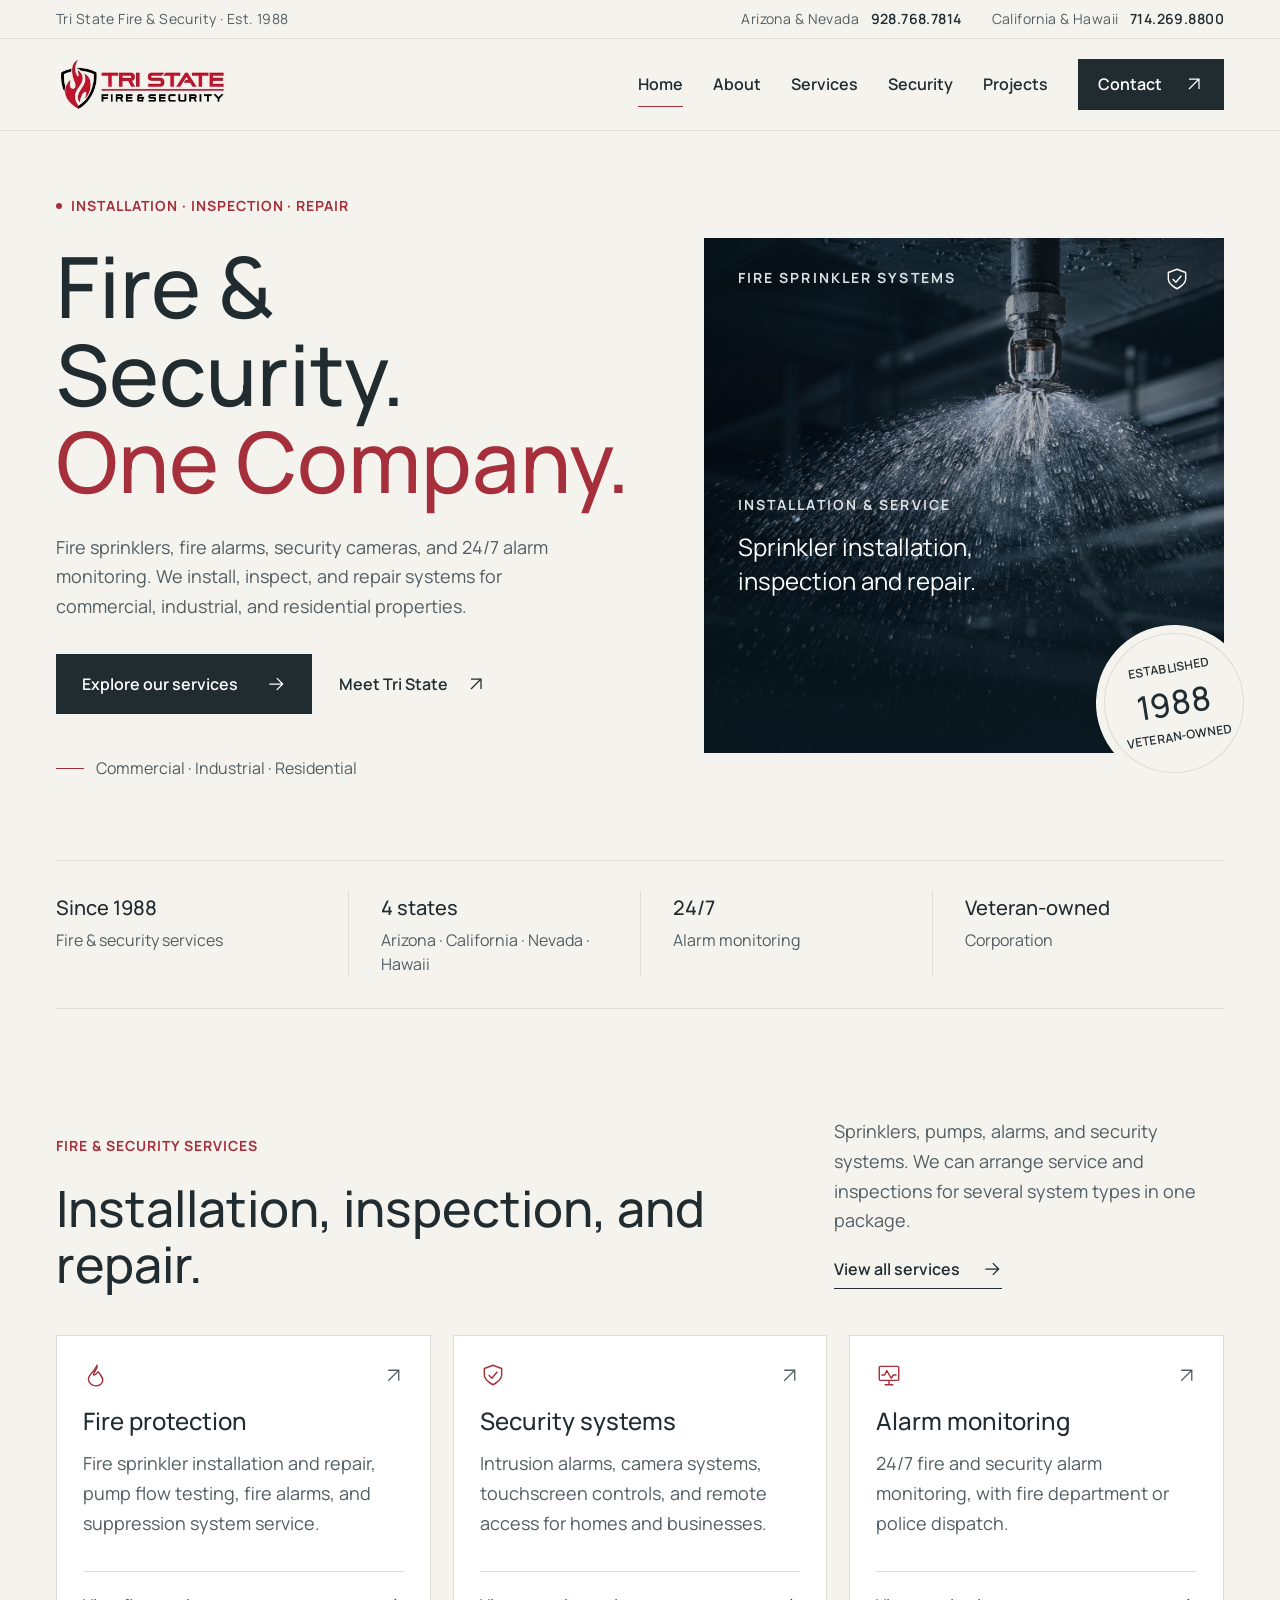
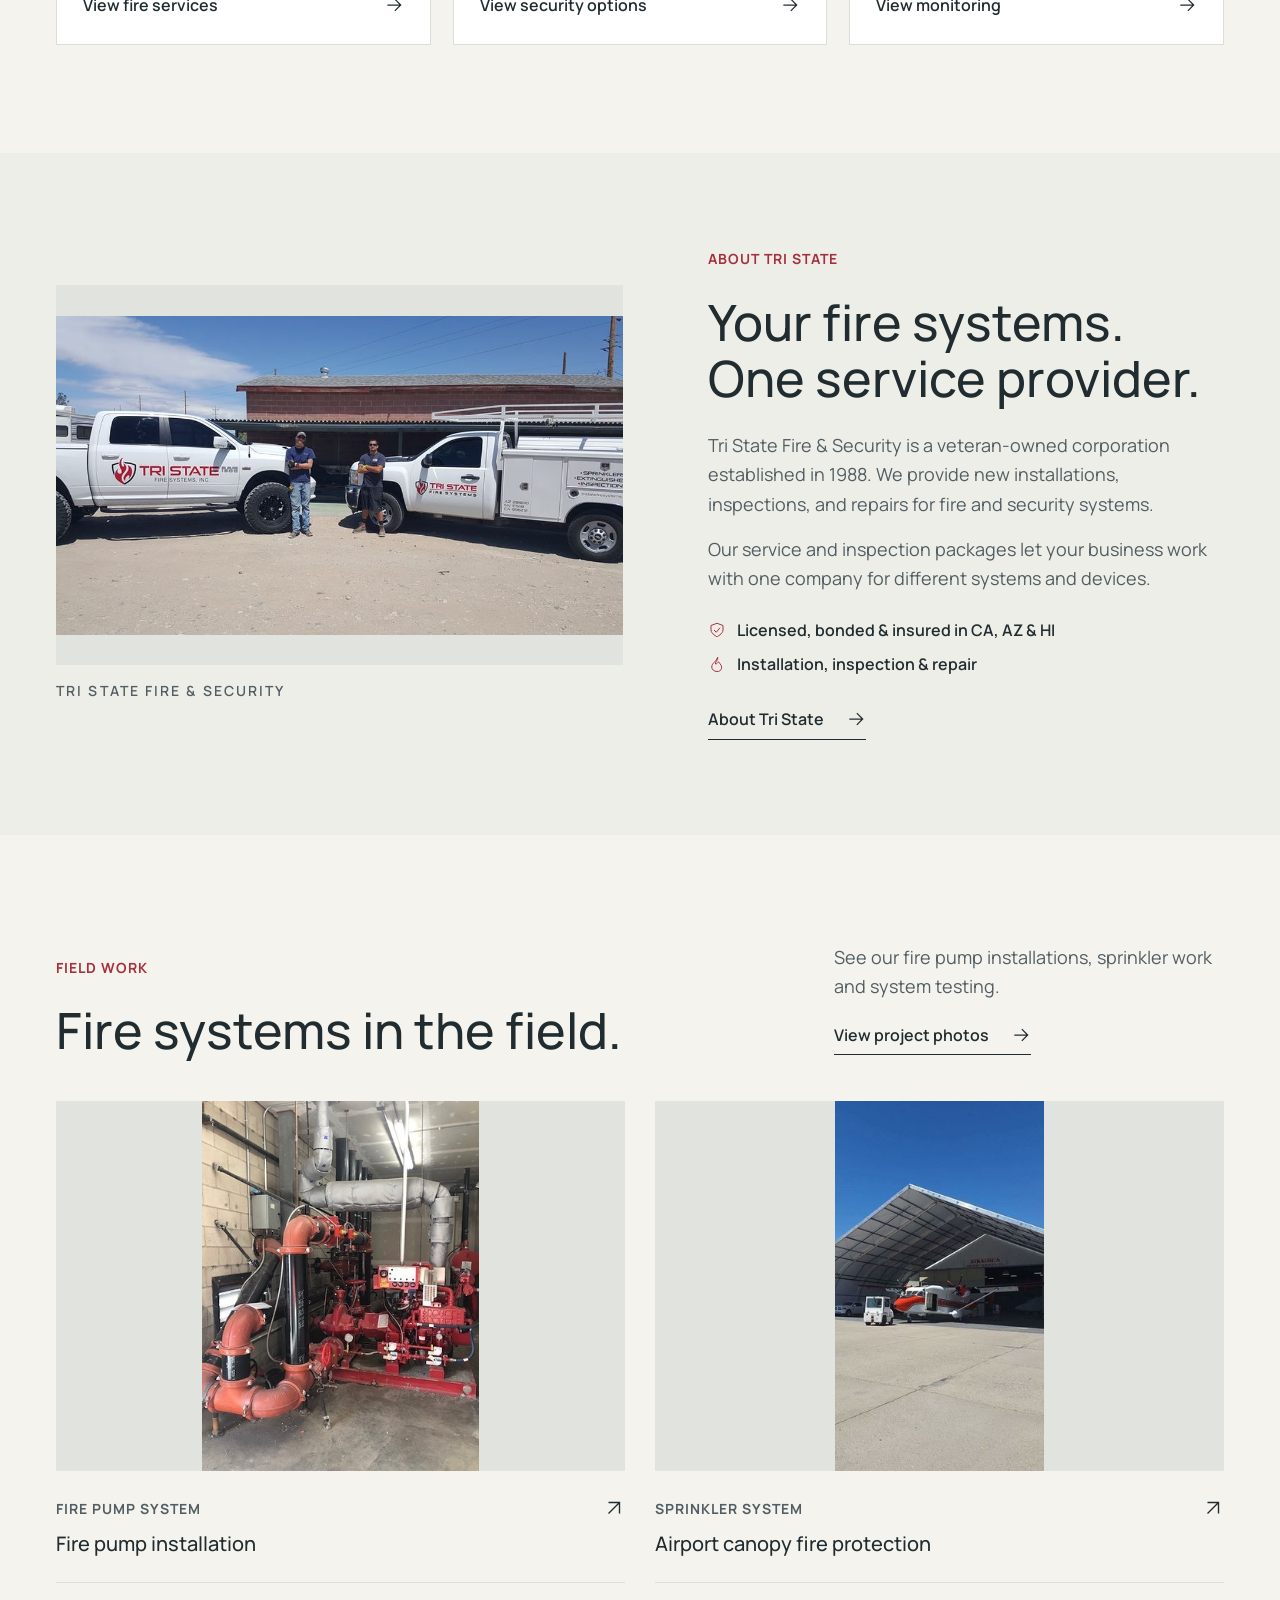
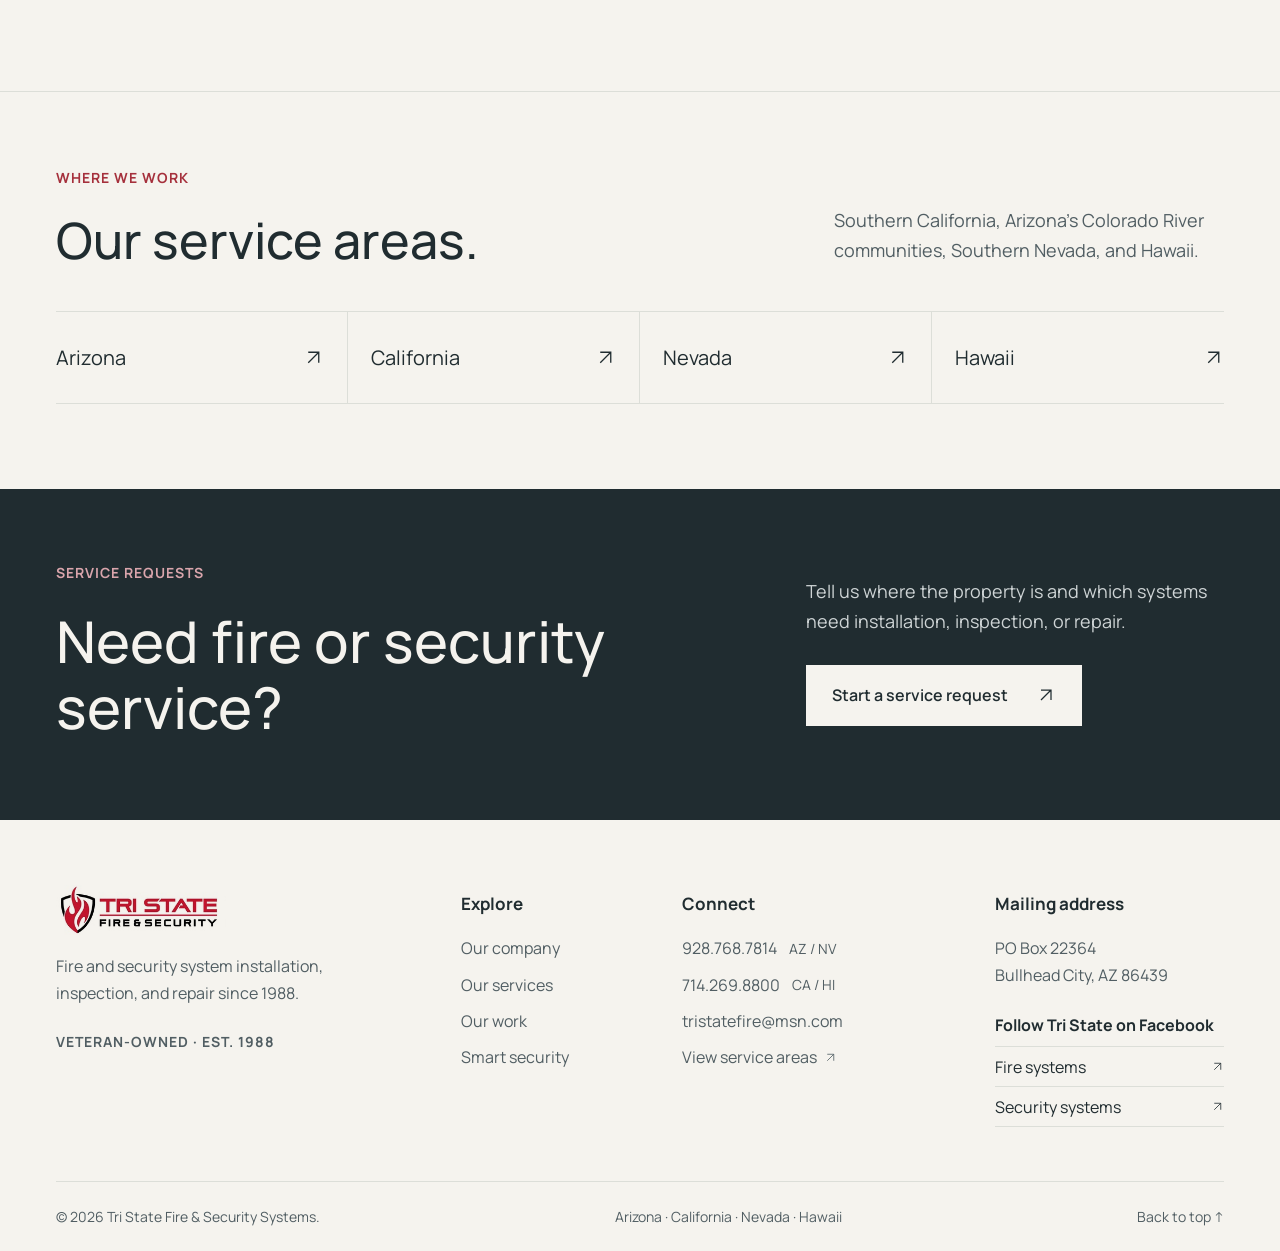
==== index.html @ aa1368dc "Publish Tri State client preview" ====
<!doctype html>
<html lang="en">
  <head>
    <meta charset="UTF-8" />
    <meta name="viewport" content="width=device-width, initial-scale=1.0" />
    <meta name="theme-color" content="#f5f3ee" />
    <title>Fire &amp; Security System Services | Tri State Fire &amp; Security</title>
    <meta
      name="description"
      content="Fire protection, security systems, and 24/7 alarm monitoring from Tri State. Serving homes and businesses since 1988."
    />
    <link
      rel="icon"
      type="image/jpeg"
      href="/images/enhanced/tristate_icon-606w.jpg"
    />
    <link rel="preconnect" href="https://fonts.googleapis.com" />
    <link rel="preconnect" href="https://fonts.gstatic.com" crossorigin />
    <link
      href="https://fonts.googleapis.com/css2?family=Manrope:wght@400;500;600;700;800&display=swap"
      rel="stylesheet"
    />
    <link rel="stylesheet" href="/css/styles.css?v=services-fix-1" />
    <script src="/app.js?v=mobile-call-1" defer></script>
  </head>
  <body id="top">
    <a class="skip-link" href="#main">Skip to content</a>
    <div class="utility-bar">
      <div class="container utility-inner">
        <span>Tri State Fire &amp; Security · Est. 1988</span
        ><a href="tel:+19287687814"
          >Arizona & Nevada <span>928.768.7814</span></a
        ><a href="tel:+17142698800"
          >California & Hawaii <span>714.269.8800</span></a
        >
      </div>
    </div>
    <header class="site-header">
      <div class="container nav-inner">
        <a class="brand" href="/" aria-label="Tri State Fire and Security home"
          ><picture
            >
            <img
              src="/images/enhanced/tristate_logo-1125w.jpg"
              alt="Tri State Fire & Security"
              width="1125"
              height="460"
              decoding="async"
              srcset="
                /images/enhanced/tristate_logo-320w.jpg   320w,
                /images/enhanced/tristate_logo-640w.jpg   640w,
                /images/enhanced/tristate_logo-1125w.jpg 1125w
              "
              sizes="(max-width: 700px) 175px, 177px" /></picture></a
        ><button
          class="menu-toggle"
          aria-controls="site-nav"
          aria-expanded="false"
          aria-label="Open navigation"
        >
          <span></span><span></span>
        </button>
        <nav id="site-nav" aria-label="Main navigation">
          <a href="/" aria-current="page">Home</a><a href="/about.html">About</a
          ><a href="/services.html">Services</a
          ><a href="/brochure.html">Security</a
          ><a href="/projects.html">Projects</a
          ><a href="/locations.html" class="button button-small"
            >Contact
            <svg viewBox="0 0 24 24" fill="none" aria-hidden="true">
              <path
                d="M6 18 18 6M6 6h12v12"
                stroke="currentColor"
                stroke-width="1.5"
              /></svg
          ></a>
        </nav>
      </div>
    </header>
    <main id="main">
      <section class="hero container">
        <div class="hero-copy">
          <p class="eyebrow">
            <span class="status-dot"></span> INSTALLATION · INSPECTION · REPAIR
          </p>
          <h1>Fire &amp; Security.<br /><span>One Company.</span></h1>
          <p class="hero-description">
            Fire sprinklers, fire alarms, security cameras, and 24/7 alarm monitoring. We install, inspect, and repair systems for commercial, industrial, and residential properties.
          </p>
          <div class="hero-actions">
            <a href="/services.html" class="button"
              >Explore our services
              <svg viewBox="0 0 24 24" fill="none" aria-hidden="true">
                <path
                  d="M4 12h15M13 5l7 7-7 7"
                  stroke="currentColor"
                  stroke-width="1.5"
                /></svg></a
            ><a href="/about.html" class="quiet-link"
              >Meet Tri State
              <svg viewBox="0 0 24 24" fill="none" aria-hidden="true">
                <path
                  d="M6 18 18 6M6 6h12v12"
                  stroke="currentColor"
                  stroke-width="1.5"
                /></svg
            ></a>
          </div>
          <div class="hero-note">
            <span class="note-line"></span>Commercial · Industrial · Residential
          </div>
        </div>
        <div class="hero-visual">
          <picture
            >
            <img
              src="/images/sprinkler-hero.jpg"
              alt="An active fire sprinkler releasing a protective spray of water"
              width="1254"
              height="1254"
              fetchpriority="high"
              decoding="async"
            /></picture>
          <div class="visual-top">
            <span class="small-label">FIRE SPRINKLER SYSTEMS</span
            ><svg
              viewBox="0 0 24 24"
              fill="none"
              stroke="currentColor"
              stroke-width="1.3"
              stroke-linejoin="round"
              aria-hidden="true"
            >
              <path d="m12 3 8 3v6c0 5-8 9-8 9s-8-4-8-9V6l8-3Z" />
              <path d="m8 12 3 3 5-6" />
            </svg>
          </div>
          <div class="visual-bottom">
            <span class="small-label">INSTALLATION &amp; SERVICE</span>
            <p>Sprinkler installation,<br />inspection and repair.</p>
          </div>
          <div class="experience-stamp">
            <span>ESTABLISHED</span><strong>1988</strong
            ><span>VETERAN-OWNED</span>
          </div>
        </div>
      </section>
      <section class="trust-strip container" aria-label="Company at a glance">
        <div>
          <strong>Since 1988</strong><span>Fire &amp; security services</span>
        </div>
        <div>
          <strong>4 states</strong><span>Arizona · California · Nevada · Hawaii</span>
        </div>
        <div><strong>24/7</strong><span>Alarm monitoring</span></div>
        <div>
          <strong>Veteran-owned</strong><span>Corporation</span>
        </div>
      </section>
      <section class="section container" id="services">
        <div class="section-heading">
          <div>
            <p class="eyebrow">FIRE &amp; SECURITY SERVICES</p>
            <h2>Installation, inspection, and repair.</h2>
          </div>
          <div class="section-heading-aside">
            <p>
              Sprinklers, pumps, alarms, and security systems. We can arrange service and inspections for several system types in one package.
            </p>
            <a class="text-link" href="/services.html"
              >View all services
              <svg viewBox="0 0 24 24" fill="none" aria-hidden="true">
                <path
                  d="M4 12h15M13 5l7 7-7 7"
                  stroke="currentColor"
                  stroke-width="1.5"
                /></svg
            ></a>
          </div>
        </div>
        <div class="services-grid">
          <a class="service-card service-card--text" href="/services.html#fire-protection">
            <div class="card-content">
              <div class="card-top">
                <svg
                  viewBox="0 0 24 24"
                  fill="none"
                  stroke="currentColor"
                  stroke-width="1.3"
                  stroke-linejoin="round"
                  aria-hidden="true"
                >
                  <path
                    d="M13 3c1 5-4 5-3 9 2 0 3-2 4-3 3 4 5 6 4 9-1 3-3 4-6 4-4 0-7-3-7-6 0-5 5-6 8-13Z"
                  /></svg
                ><svg viewBox="0 0 24 24" fill="none" aria-hidden="true">
                  <path
                    d="M6 18 18 6M6 6h12v12"
                    stroke="currentColor"
                    stroke-width="1.5"
                  />
                </svg>
              </div>
              <h3>Fire protection</h3>
              <p>
                Fire sprinkler installation and repair, pump flow testing, fire alarms, and suppression system service.
              </p>
              <span class="text-link"
                >View fire services
                <svg viewBox="0 0 24 24" fill="none" aria-hidden="true">
                  <path
                    d="M4 12h15M13 5l7 7-7 7"
                    stroke="currentColor"
                    stroke-width="1.5"
                  /></svg
              ></span>
            </div>
          </a>
          <a class="service-card service-card--text" href="/brochure.html">
            <div class="card-content">
              <div class="card-top">
                <svg
                  viewBox="0 0 24 24"
                  fill="none"
                  stroke="currentColor"
                  stroke-width="1.3"
                  stroke-linejoin="round"
                  aria-hidden="true"
                >
                  <path d="m12 3 8 3v6c0 5-8 9-8 9s-8-4-8-9V6l8-3Z" />
                  <path d="m8 12 3 3 5-6" /></svg
                ><svg viewBox="0 0 24 24" fill="none" aria-hidden="true">
                  <path
                    d="M6 18 18 6M6 6h12v12"
                    stroke="currentColor"
                    stroke-width="1.5"
                  />
                </svg>
              </div>
              <h3>Security systems</h3>
              <p>
                Intrusion alarms, camera systems, touchscreen controls, and remote access for homes and businesses.
              </p>
              <span class="text-link"
                >View security options
                <svg viewBox="0 0 24 24" fill="none" aria-hidden="true">
                  <path
                    d="M4 12h15M13 5l7 7-7 7"
                    stroke="currentColor"
                    stroke-width="1.5"
                  /></svg
              ></span>
            </div>
          </a>
          <a class="service-card service-card--text" href="/services.html#security">
            <div class="card-content">
              <div class="card-top">
                <svg
                  viewBox="0 0 24 24"
                  fill="none"
                  stroke="currentColor"
                  stroke-width="1.3"
                  stroke-linejoin="round"
                  aria-hidden="true"
                >
                  <rect x="3" y="4" width="18" height="13" rx="1" />
                  <path d="M8 21h8m-4-4v4m-7-9h3l2-4 4 7 2-3h3" /></svg
                ><svg viewBox="0 0 24 24" fill="none" aria-hidden="true">
                  <path
                    d="M6 18 18 6M6 6h12v12"
                    stroke="currentColor"
                    stroke-width="1.5"
                  />
                </svg>
              </div>
              <h3>Alarm monitoring</h3>
              <p>
                24/7 fire and security alarm monitoring, with fire department or police dispatch.
              </p>
              <span class="text-link"
                >View monitoring
                <svg viewBox="0 0 24 24" fill="none" aria-hidden="true">
                  <path
                    d="M4 12h15M13 5l7 7-7 7"
                    stroke="currentColor"
                    stroke-width="1.5"
                  /></svg
              ></span>
            </div>
          </a>
        </div>
      </section>
      <section class="about-section">
        <div class="container about-layout">
          <div class="about-image">
            <picture
              >
              <img
                src="/images/enhanced/truck-1920w.jpg"
                alt="The Tri State team and service vehicles"
                width="1920"
                height="1080"
                loading="lazy"
                decoding="async"
                srcset="
                  /images/enhanced/truck-480w.jpg   480w,
                  /images/enhanced/truck-960w.jpg   960w,
                  /images/enhanced/truck-1920w.jpg 1920w
                "
                sizes="(max-width: 700px) calc(100vw - 40px), (max-width: 1100px) 48vw, 640px" /></picture
            ><span class="photo-caption"
              >TRI STATE FIRE &amp; SECURITY</span
            >
          </div>
          <div class="about-copy">
            <p class="eyebrow">ABOUT TRI STATE</p>
            <h2>Your fire systems.<br />One service provider.</h2>
            <p>
              Tri State Fire &amp; Security is a veteran-owned corporation established in 1988. We provide new installations, inspections, and repairs for fire and security systems.
            </p>
            <p>
              Our service and inspection packages let your business work with one company for different systems and devices.
            </p>
            <div class="credentials">
              <span
                ><svg
                  viewBox="0 0 24 24"
                  fill="none"
                  stroke="currentColor"
                  stroke-width="1.3"
                  stroke-linejoin="round"
                  aria-hidden="true"
                >
                  <path d="m12 3 8 3v6c0 5-8 9-8 9s-8-4-8-9V6l8-3Z" />
                  <path d="m8 12 3 3 5-6" />
                </svg>
                Licensed, bonded &amp; insured in CA, AZ &amp; HI</span
              ><span
                ><svg
                  viewBox="0 0 24 24"
                  fill="none"
                  stroke="currentColor"
                  stroke-width="1.3"
                  stroke-linejoin="round"
                  aria-hidden="true"
                >
                  <path
                    d="M13 3c1 5-4 5-3 9 2 0 3-2 4-3 3 4 5 6 4 9-1 3-3 4-6 4-4 0-7-3-7-6 0-5 5-6 8-13Z"
                  />
                </svg>
                Installation, inspection &amp; repair</span
              >
            </div>
            <a class="text-link" href="/about.html"
              >About Tri State
              <svg viewBox="0 0 24 24" fill="none" aria-hidden="true">
                <path
                  d="M4 12h15M13 5l7 7-7 7"
                  stroke="currentColor"
                  stroke-width="1.5"
                /></svg
            ></a>
          </div>
        </div>
      </section>
      <section class="section container">
        <div class="section-heading">
          <div>
            <p class="eyebrow">FIELD WORK</p>
            <h2>Fire systems in the field.</h2>
          </div>
          <div class="section-heading-aside">
            <p>
              See our fire pump installations, sprinkler work and system testing.
            </p>
            <a class="text-link" href="/projects.html"
              >View project photos
              <svg viewBox="0 0 24 24" fill="none" aria-hidden="true">
                <path
                  d="M4 12h15M13 5l7 7-7 7"
                  stroke="currentColor"
                  stroke-width="1.5"
                /></svg
            ></a>
          </div>
        </div>
        <div class="project-grid home-projects">
          <article class="project-card">
            <a
              class="project-image"
              href="/projects.html#fire-pump-installation"
              aria-label="View project: Fire pump installation"
              ><picture
                >
                <img
                  src="/images/enhanced/Walmart_Pump_Install_AZ-1440w.jpg"
                  alt="Fire pump installation"
                  loading="lazy"
                  width="1440"
                  height="1920"
                  decoding="async"
                  srcset="
                    /images/enhanced/Walmart_Pump_Install_AZ-360w.jpg   360w,
                    /images/enhanced/Walmart_Pump_Install_AZ-720w.jpg   720w,
                    /images/enhanced/Walmart_Pump_Install_AZ-1440w.jpg 1440w
                  "
                  sizes="(max-width: 700px) min(calc(100vw - 40px), 236.25px), (max-width: 850px) min(46vw, 225.00px), min(605px, 277.50px)" /></picture
            ></a>
            <a class="project-caption" href="/projects.html#fire-pump-installation">
              <div>
                <span class="small-label">FIRE PUMP SYSTEM</span>
                <h3>Fire pump installation</h3>
              </div>
              <svg viewBox="0 0 24 24" fill="none" aria-hidden="true">
                <path
                  d="M6 18 18 6M6 6h12v12"
                  stroke="currentColor"
                  stroke-width="1.5"
                />
              </svg>
            </a>
          </article>
          <article class="project-card">
            <a
              class="project-image"
              href="/projects.html#airport-canopy"
              aria-label="View project: Airport canopy fire protection"
              ><picture
                >
                <img
                  src="/images/enhanced/airport_hanger_canopy-1085w.jpg"
                  alt="Airport canopy fire protection"
                  loading="lazy"
                  width="1085"
                  height="1920"
                  decoding="async"
                  srcset="
                    /images/enhanced/airport_hanger_canopy-271w.jpg   271w,
                    /images/enhanced/airport_hanger_canopy-543w.jpg   543w,
                    /images/enhanced/airport_hanger_canopy-1085w.jpg 1085w
                  "
                  sizes="(max-width: 700px) min(calc(100vw - 40px), 178.03px), (max-width: 850px) min(46vw, 169.55px), min(605px, 209.11px)" /></picture
            ></a>
            <a class="project-caption" href="/projects.html#airport-canopy">
              <div>
                <span class="small-label">SPRINKLER SYSTEM</span>
                <h3>Airport canopy fire protection</h3>
              </div>
              <svg viewBox="0 0 24 24" fill="none" aria-hidden="true">
                <path
                  d="M6 18 18 6M6 6h12v12"
                  stroke="currentColor"
                  stroke-width="1.5"
                />
              </svg>
            </a>
          </article>
        </div>
      </section>
      <section class="coverage-section">
        <div class="container">
          <div class="section-heading">
            <div>
              <p class="eyebrow">WHERE WE WORK</p>
              <h2>Our service areas.</h2>
            </div>
            <div class="section-heading-aside">
              <p>Southern California, Arizona’s Colorado River communities, Southern Nevada, and Hawaii.</p>
            </div>
          </div>
          <div class="coverage-links">
            <a href="/locations.html#arizona"
              ><span>Arizona</span
              ><svg viewBox="0 0 24 24" fill="none" aria-hidden="true">
                <path
                  d="M6 18 18 6M6 6h12v12"
                  stroke="currentColor"
                  stroke-width="1.5"
                /></svg></a
            ><a href="/locations.html#california"
              ><span>California</span
              ><svg viewBox="0 0 24 24" fill="none" aria-hidden="true">
                <path
                  d="M6 18 18 6M6 6h12v12"
                  stroke="currentColor"
                  stroke-width="1.5"
                /></svg></a
            ><a href="/locations.html#nevada"
              ><span>Nevada</span
              ><svg viewBox="0 0 24 24" fill="none" aria-hidden="true">
                <path
                  d="M6 18 18 6M6 6h12v12"
                  stroke="currentColor"
                  stroke-width="1.5"
                /></svg></a
            ><a href="/locations.html#hawaii"
              ><span>Hawaii</span
              ><svg viewBox="0 0 24 24" fill="none" aria-hidden="true">
                <path
                  d="M6 18 18 6M6 6h12v12"
                  stroke="currentColor"
                  stroke-width="1.5"
                /></svg
            ></a>
          </div>
        </div>
      </section>
    </main>
    <section class="contact-banner">
      <div class="container contact-inner">
        <div>
          <p class="eyebrow">SERVICE REQUESTS</p>
          <h2>Need fire or security service?</h2>
        </div>
        <div class="contact-copy">
          <p>
            Tell us where the property is and which systems need installation, inspection, or repair.
          </p>
          <a href="/locations.html" class="button button-light"
            >Start a service request
            <svg viewBox="0 0 24 24" fill="none" aria-hidden="true">
              <path
                d="M6 18 18 6M6 6h12v12"
                stroke="currentColor"
                stroke-width="1.5"
              /></svg
          ></a>
        </div>
      </div>
    </section>
    <footer class="site-footer">
      <div class="container">
        <div class="footer-grid">
          <div class="footer-brand">
            <a class="brand" href="/" aria-label="Tri State home"
              ><picture
                >
                <img
                  src="/images/enhanced/tristate_logo-1125w.jpg"
                  alt="Tri State Fire & Security"
                  width="1125"
                  height="460"
                  loading="lazy"
                  decoding="async"
                  srcset="
                    /images/enhanced/tristate_logo-320w.jpg   320w,
                    /images/enhanced/tristate_logo-640w.jpg   640w,
                    /images/enhanced/tristate_logo-1125w.jpg 1125w
                  "
                  sizes="(max-width: 700px) 175px, 177px" /></picture
            ></a>
            <p>
              Fire and security system installation,<br />inspection, and repair since 1988.
            </p>
            <span class="small-label">VETERAN-OWNED · EST. 1988</span>
          </div>
          <div>
            <h2>Explore</h2>
            <a href="/about.html">Our company</a
            ><a href="/services.html">Our services</a
            ><a href="/projects.html">Our work</a
            ><a href="/brochure.html">Smart security</a>
          </div>
          <div>
            <h2>Connect</h2>
            <a href="tel:+19287687814">928.768.7814 <span>AZ / NV</span></a
            ><a href="tel:+17142698800">714.269.8800 <span>CA / HI</span></a
            ><a href="mailto:tristatefire@msn.com">tristatefire@msn.com</a
            ><a href="/locations.html"
              >View service areas
              <svg viewBox="0 0 24 24" fill="none" aria-hidden="true">
                <path
                  d="M6 18 18 6M6 6h12v12"
                  stroke="currentColor"
                  stroke-width="1.5"
                /></svg
            ></a>
          </div>
          <div>
            <h2>Mailing address</h2>
            <p>PO Box 22364<br />Bullhead City, AZ 86439</p>
            <p class="social-heading">Follow Tri State on Facebook</p>
            <div class="social-links">
              <a
                href="https://www.facebook.com/tristatefiresystems"
                aria-label="Tri State Fire on Facebook"
                >Fire systems
                <svg viewBox="0 0 24 24" fill="none" aria-hidden="true">
                  <path
                    d="M6 18 18 6M6 6h12v12"
                    stroke="currentColor"
                    stroke-width="1.5"
                  /></svg></a
              ><a
                href="https://www.facebook.com/tristatealarm928"
                aria-label="Tri State Security on Facebook"
                >Security systems
                <svg viewBox="0 0 24 24" fill="none" aria-hidden="true">
                  <path
                    d="M6 18 18 6M6 6h12v12"
                    stroke="currentColor"
                    stroke-width="1.5"
                  /></svg
              ></a>
            </div>
          </div>
        </div>
        <div class="footer-bottom">
          <p>
            © <span data-year>2026</span> Tri State Fire & Security Systems.
          </p>
          <span>Arizona · California · Nevada · Hawaii</span
          ><a href="#top">Back to top ↑</a>
        </div>
      </div>
    </footer>
  </body>
</html>
---- css/styles.css ----
/* Tri State — a restrained, editorial design built around real expertise. */
:root {
  --paper: #f5f3ee;
  --white: #fff;
  --ink: #202c30;
  --muted: #515e63;
  --red: #a5303c;
  --line: #dcded8;
  --dark: #202c30;
  --font: "Manrope", Arial, sans-serif;
  --max: 1240px;
}
* {
  box-sizing: border-box;
}
html {
  scroll-behavior: smooth;
  scroll-padding-top: 110px;
}
body {
  margin: 0;
  background: var(--paper);
  color: var(--ink);
  font-family: var(--font);
  font-size: 18px;
  line-height: 1.7;
  -webkit-font-smoothing: antialiased;
}
body.menu-open {
  overflow: hidden;
}
a {
  color: inherit;
  text-decoration: none;
}
button {
  font: inherit;
}
img {
  max-width: 100%;
  display: block;
}
svg {
  width: 24px;
  height: 24px;
  flex-shrink: 0;
}
h1,
h2,
h3,
p {
  margin: 0;
}
h1,
h2,
h3 {
  font-weight: 500;
  line-height: 1.12;
  letter-spacing: 0;
}
h2 {
  font-size: clamp(32px, 4vw, 50px);
}
h3 {
  font-size: 25px;
  letter-spacing: 0;
}
p {
  color: var(--muted);
}
::selection {
  background: #e7bfc3;
  color: var(--ink);
}
:focus-visible {
  outline: 2px solid var(--red);
  outline-offset: 6px;
}
.container {
  width: min(var(--max), calc(100% - 112px));
  margin-inline: auto;
}
.eyebrow,
.small-label {
  font-size: 14px;
  line-height: 1.6;
  letter-spacing: 0.15em;
  font-weight: 700;
  text-transform: uppercase;
}
.eyebrow {
  color: var(--red);
  margin-bottom: 23px;
}
.small-label {
  color: var(--muted);
}
.section {
  padding-top: 108px;
  padding-bottom: 108px;
}
.skip-link {
  position: fixed;
  top: -90px;
  left: 20px;
  z-index: 300;
  background: var(--ink);
  color: white;
  padding: 12px 20px;
}
.skip-link:focus {
  top: 12px;
}
.utility-bar {
  border-bottom: 1px solid var(--line);
  font-size: 14px;
  letter-spacing: 0.03em;
}
.utility-inner {
  display: flex;
  align-items: center;
  gap: 30px;
  min-height: 38px;
}
.utility-inner > span {
  margin-right: auto;
  color: var(--muted);
}
.utility-inner > a {
  color: var(--muted);
}
.utility-inner a > span {
  margin-left: 8px;
  color: var(--ink);
  font-weight: 600;
}
.utility-inner a:hover {
  color: var(--red);
}
.mobile-call {
  display: none;
}
.site-header {
  position: sticky;
  top: 0;
  z-index: 100;
  background: var(--paper);
  border-bottom: 1px solid var(--line);
}
.nav-inner {
  height: 91px;
  display: flex;
  align-items: center;
  justify-content: space-between;
  gap: 24px;
}
.brand {
  width: 177px;
  display: block;
  flex-shrink: 0;
}
.brand img {
  width: 100%;
  height: auto;
  mix-blend-mode: multiply;
  aspect-ratio: 3.9;
  object-fit: contain;
}
.nav-inner nav {
  display: flex;
  align-items: center;
  gap: 30px;
}
.nav-inner nav > a {
  font-size: 16px;
  font-weight: 600;
  position: relative;
}
.nav-inner nav > a:not(.button):after {
  content: "";
  position: absolute;
  left: 0;
  right: 0;
  bottom: -9px;
  height: 1px;
  background: var(--red);
  transform: scaleX(0);
  transform-origin: left;
  transition: transform 0.2s;
}
.nav-inner nav > a:not(.button):hover:after,
.nav-inner nav > a[aria-current="page"]:not(.button):after {
  transform: scaleX(1);
}
.button {
  display: inline-flex;
  align-items: center;
  justify-content: center;
  gap: 28px;
  background: var(--ink);
  color: white;
  min-height: 55px;
  padding: 16px 25px;
  font-size: 16px;
  font-weight: 600;
  border: 1px solid var(--ink);
  transition:
    background 0.2s,
    border-color 0.2s,
    color 0.2s;
}
.button:hover {
  background: var(--red);
  border-color: var(--red);
}
.button svg {
  width: 20px;
  height: 20px;
}
.button-small {
  min-height: 43px;
  padding: 11px 19px;
  gap: 22px;
}
.button-light {
  background: var(--paper);
  color: var(--ink);
  border-color: var(--paper);
}
.button-light:hover {
  background: white;
  border-color: white;
  color: var(--red);
}
.text-link {
  display: inline-flex;
  align-items: center;
  gap: 22px;
  font-size: 16px;
  font-weight: 600;
  padding-bottom: 6px;
  border-bottom: 1px solid var(--ink);
  color: var(--ink);
}
.text-link svg,
.quiet-link svg {
  width: 20px;
  height: 20px;
  transition: transform 0.2s;
}
.text-link:hover {
  color: var(--red);
  border-color: var(--red);
}
.text-link:hover svg,
.quiet-link:hover svg {
  transform: translateX(3px);
}
.quiet-link {
  display: inline-flex;
  gap: 18px;
  align-items: center;
  font-size: 16px;
  font-weight: 600;
}
.quiet-link:hover {
  color: var(--red);
}
.menu-toggle {
  display: none;
}
/* Homepage */
.hero {
  display: grid;
  grid-template-columns: 1.12fr 1fr;
  gap: 65px;
  padding-top: 59px;
  padding-bottom: 60px;
  align-items: center;
}
.hero-copy {
  padding: 5px 0 20px;
}
.hero-copy .eyebrow {
  display: flex;
  align-items: center;
  gap: 9px;
  margin-bottom: 25px;
  letter-spacing: 0.12em;
}
.status-dot {
  width: 6px;
  height: 6px;
  background: var(--red);
  border-radius: 50%;
  display: inline-block;
}
.hero h1 {
  font-size: clamp(58px, 6.6vw, 89px);
  line-height: 1.035;
  letter-spacing: 0;
  font-weight: 500;
}
.hero h1 > span {
  color: var(--red);
}
.hero-description {
  font-size: 17px;
  line-height: 1.85;
  margin-top: 28px;
}
.hero-actions {
  display: flex;
  align-items: center;
  gap: 27px;
  margin-top: 32px;
}
.hero-note {
  font-size: 14px;
  color: var(--muted);
  margin-top: 42px;
  display: flex;
  align-items: center;
  gap: 12px;
}
.note-line {
  width: 28px;
  height: 1px;
  background: var(--red);
}
.hero-visual {
  position: relative;
  height: 515px;
  background: #13262e;
  isolation: isolate;
}
.hero-visual img {
  width: 100%;
  height: 100%;
  object-fit: cover;
  object-position: center;
  opacity: 0.88;
}
.hero-visual:after {
  content: "";
  position: absolute;
  inset: 0;
  z-index: 0;
  background: linear-gradient(
    180deg,
    rgba(9, 25, 33, 0.42) 0%,
    transparent 38%,
    rgba(9, 25, 33, 0.88) 100%
  );
}
.visual-top,
.visual-bottom {
  position: absolute;
  z-index: 1;
  color: #fff;
  left: 34px;
  right: 34px;
}
.visual-top {
  top: 28px;
  display: flex;
  align-items: center;
  justify-content: space-between;
}
.visual-top .small-label,
.visual-bottom .small-label {
  color: #d7dfe2;
  font-size: 14px;
  letter-spacing: 0.15em;
}
.visual-top svg {
  width: 26px;
  height: 26px;
}
.visual-bottom {
  bottom: 45px;
}
.visual-bottom > p {
  font-size: 24px;
  line-height: 1.4;
  letter-spacing: 0;
  color: white;
  margin-top: 12px;
}
.experience-stamp {
  position: absolute;
  z-index: 2;
  right: -20px;
  bottom: -20px;
  display: flex;
  align-items: center;
  justify-content: center;
  flex-direction: column;
  width: 126px;
  height: 126px;
  border-radius: 50%;
  background: var(--paper);
  border: 1px solid #dddcd5;
  box-shadow: 0 0 0 8px var(--paper);
  transform: rotate(-9deg);
}
.experience-stamp > span {
  font-size: 14px;
  letter-spacing: 0.08em;
  font-weight: 600;
}
.experience-stamp > strong {
  font-size: 33px;
  font-weight: 500;
  letter-spacing: 0;
  line-height: 1.6;
}
.trust-strip {
  display: grid;
  grid-template-columns: repeat(4, 1fr);
  padding-top: 30px;
  padding-bottom: 32px;
  border-top: 1px solid var(--line);
  border-bottom: 1px solid var(--line);
}
.trust-strip > div {
  display: flex;
  flex-direction: column;
  gap: 4px;
  padding-left: 32px;
  border-left: 1px solid var(--line);
}
.trust-strip > div:first-child {
  padding-left: 0;
  border: 0;
}
.trust-strip strong {
  font-size: 20px;
  letter-spacing: 0;
  font-weight: 500;
}
.trust-strip span {
  font-size: 14px;
  color: var(--muted);
}
.section-heading {
  display: flex;
  justify-content: space-between;
  align-items: flex-end;
  gap: 50px;
  margin-bottom: 43px;
}
.section-heading-aside {
  max-width: 305px;
  padding-bottom: 3px;
}
.section-heading-aside > p {
  font-size: 16px;
  line-height: 1.9;
}
.section-heading-aside .text-link {
  margin-top: 20px;
}
.services-grid {
  display: grid;
  grid-template-columns: repeat(3, 1fr);
  gap: 22px;
}
.service-card {
  background: #fff;
  display: flex;
  flex-direction: column;
  border: 1px solid var(--line);
  transition: border-color 0.25s;
}
.service-card:hover {
  border-color: var(--red);
}
.service-card--text {
  min-height: 310px;
}
.service-card--text .card-content {
  min-height: 100%;
}
.image-wrap {
  position: relative;
  overflow: hidden;
  height: 208px;
  background: #e8e8e3;
}
.image-wrap img {
  width: 100%;
  height: 100%;
  object-fit: cover;
  transition: transform 0.45s;
}
.service-card:nth-child(2) .image-wrap {
  background: white;
}
.service-card:nth-child(2) .image-wrap img {
  object-fit: contain;
  padding: 22px;
}
.service-card .image-wrap img {
  object-fit: cover;
  padding: 0;
}
.service-card:hover .image-wrap img {
  transform: scale(1.04);
}
.card-content {
  padding: 26px;
  display: flex;
  flex-direction: column;
  flex: 1;
}
.card-top {
  display: flex;
  justify-content: space-between;
  align-items: center;
  margin-bottom: 20px;
}
.card-top svg:first-child {
  color: var(--red);
  width: 26px;
  height: 26px;
}
.card-top svg:last-child {
  width: 21px;
  height: 21px;
  color: var(--muted);
}
.card-content h3 {
  font-size: 24px;
  margin-bottom: 14px;
}
.card-content > p {
  font-size: 16px;
  line-height: 1.9;
  margin-bottom: 26px;
}
.card-content .text-link {
  border: 0;
  justify-content: space-between;
  margin-top: auto;
  padding-top: 20px;
  border-top: 1px solid var(--line);
  padding-bottom: 0;
  font-size: 14px;
}
.about-section {
  background: #eeeee8;
  padding: 95px 0;
}
.about-layout {
  display: grid;
  grid-template-columns: 1.1fr 1fr;
  gap: 85px;
  align-items: center;
}
.about-image img {
  width: 100%;
  height: 380px;
  object-fit: cover;
}
.photo-caption {
  display: block;
  font-size: 14px;
  letter-spacing: 0.15em;
  font-weight: 600;
  color: var(--muted);
  margin-top: 14px;
}
.about-copy h2 {
  margin-bottom: 25px;
}
.about-copy > p:not(.eyebrow) {
  font-size: 16px;
  line-height: 1.9;
  margin-bottom: 15px;
}
.credentials {
  display: grid;
  gap: 10px;
  margin: 24px 0 28px;
}
.credentials > span {
  display: flex;
  gap: 11px;
  align-items: center;
  font-size: 14px;
  font-weight: 600;
}
.credentials svg {
  width: 18px;
  height: 18px;
  color: var(--red);
}
.project-grid {
  display: grid;
  grid-template-columns: repeat(2, 1fr);
  gap: 45px 30px;
}
.project-image {
  display: block;
  height: 370px;
  overflow: hidden;
  background: #e1e3de;
}
.project-image img {
  width: 100%;
  height: 100%;
  object-fit: cover;
  transition: transform 0.5s;
}
.project-image:hover img {
  transform: scale(1.035);
}
.project-caption {
  border-bottom: 1px solid var(--line);
  padding: 22px 0 24px;
  display: flex;
  align-items: flex-start;
  justify-content: space-between;
  gap: 24px;
}
.project-card[id] {
  scroll-margin-top: 110px;
}
a.project-caption:hover {
  color: var(--red);
}
.project-caption h3 {
  font-size: 20px;
  letter-spacing: 0;
  line-height: 1.4;
  margin-top: 7px;
  max-width: 420px;
}
.project-caption .small-label {
  font-size: 14px;
}
.project-caption > svg {
  width: 22px;
  height: 22px;
  margin-top: 4px;
}
.home-projects .project-card:nth-child(2) .project-image img {
  object-position: center 42%;
}
.coverage-section {
  padding: 75px 0 85px;
  border-top: 1px solid var(--line);
}
.coverage-links {
  display: grid;
  grid-template-columns: repeat(4, 1fr);
  border-top: 1px solid var(--line);
  border-bottom: 1px solid var(--line);
}
.coverage-links > a {
  display: flex;
  align-items: center;
  justify-content: space-between;
  padding: 29px 23px;
  border-right: 1px solid var(--line);
  font-size: 20px;
  letter-spacing: 0;
  transition:
    color 0.2s,
    background 0.2s;
}
.coverage-links > a:first-child {
  padding-left: 0;
}
.coverage-links > a:last-child {
  border-right: 0;
  padding-right: 0;
}
.coverage-links > a:hover {
  color: var(--red);
}
.coverage-links svg {
  width: 21px;
  height: 21px;
}
/* Shared closing sections */
.contact-banner {
  background: var(--dark);
  color: var(--paper);
  padding: 73px 0 80px;
}
.contact-inner {
  display: grid;
  grid-template-columns: 1.4fr 1fr;
  gap: 70px;
  align-items: center;
}
.contact-banner .eyebrow {
  color: #d9a5ac;
  font-size: 14px;
}
.contact-banner h2 {
  font-size: clamp(38px, 4.5vw, 59px);
  letter-spacing: 0;
  line-height: 1.15;
}
.contact-copy {
  padding-left: 40px;
}
.contact-copy > p {
  color: #b4babc;
  font-size: 16px;
  line-height: 1.9;
  margin-bottom: 29px;
}
.site-footer {
  padding: 65px 0 0;
  background: var(--paper);
}
.footer-grid {
  display: grid;
  grid-template-columns: 1.55fr 0.75fr 1.15fr 1fr;
  gap: 50px;
  padding-bottom: 54px;
}
.footer-brand .brand {
  width: 170px;
  margin-bottom: 18px;
}
.footer-brand p {
  font-size: 14px;
  line-height: 1.85;
  margin-bottom: 20px;
}
.footer-brand .small-label {
  font-size: 14px;
}
.footer-grid h2 {
  font-size: 14px;
  font-weight: 700;
  letter-spacing: 0.06em;
  margin: 9px 0 22px;
}
.footer-grid > div:not(:first-child) > a {
  display: flex;
  align-items: center;
  gap: 7px;
  max-width: max-content;
  margin-bottom: 10px;
  color: var(--muted);
  font-size: 14px;
}
.footer-grid a:hover {
  color: var(--red);
}
.footer-grid a > span {
  font-size: 14px;
  color: var(--muted);
  margin-left: 5px;
}
.footer-grid a > svg {
  width: 13px;
  height: 13px;
}
.footer-grid > div > p {
  font-size: 14px;
  line-height: 1.9;
}
.social-heading {
  margin: 24px 0 8px;
  color: var(--ink);
  font-size: 14px;
  font-weight: 700;
  line-height: 1.4;
}
.social-links {
  display: grid;
  gap: 0;
  margin-top: 0;
  border-top: 1px solid var(--line);
}
.social-links > a {
  display: flex;
  align-items: center;
  justify-content: space-between;
  min-height: 40px;
  border-bottom: 1px solid var(--line);
  font-size: 16px;
  color: var(--ink);
  gap: 12px;
}
.social-links svg {
  width: 16px;
  height: 16px;
}
.footer-bottom {
  display: flex;
  justify-content: space-between;
  gap: 24px;
  border-top: 1px solid var(--line);
  padding: 23px 0;
  font-size: 14px;
  color: var(--muted);
}
.footer-bottom a:hover {
  color: var(--red);
}
/* Interior pages */
.page-intro {
  padding-top: 77px;
  padding-bottom: 65px;
}
.page-intro h1 {
  font-size: clamp(48px, 6vw, 77px);
  line-height: 1.08;
  letter-spacing: 0;
  max-width: 940px;
}
.intro-copy {
  font-size: 18px;
  line-height: 1.85;
  max-width: 570px;
  margin-top: 27px;
}
.company-story {
  display: grid;
  grid-template-columns: 1.2fr 1fr;
  gap: 80px;
  align-items: start;
  padding-bottom: 95px;
}
.story-photo {
  height: 460px;
  width: 100%;
  object-fit: cover;
}
.company-story > div:nth-child(2) {
  padding-top: 15px;
}
.company-story h2 {
  font-size: 40px;
  margin-bottom: 26px;
}
.company-story p:not(.eyebrow) {
  font-size: 16px;
  line-height: 1.95;
  margin-bottom: 18px;
}
.company-story .text-link {
  margin-top: 8px;
}
.values-section {
  padding: 80px 0;
  background: #eeeee8;
}
.values-grid {
  display: grid;
  grid-template-columns: repeat(3, 1fr);
  gap: 40px;
}
.values-grid article {
  border-top: 1px solid #cdd1cb;
  padding-top: 25px;
}
.values-grid .small-label {
  font-size: 14px;
}
.values-grid h3 {
  font-size: 25px;
  margin: 19px 0 17px;
}
.values-grid p {
  font-size: 16px;
  line-height: 1.95;
}
.regions-grid {
  display: grid;
  grid-template-columns: repeat(4, 1fr);
  border: 1px solid var(--line);
  background: #f9f8f5;
}
.region-card {
  padding: 32px 24px;
  border-right: 1px solid var(--line);
  display: flex;
  flex-direction: column;
  scroll-margin-top: 120px;
}
.region-card:last-child {
  border-right: 0;
}
.region-card .small-label {
  font-size: 14px;
}
.region-card h2 {
  font-size: 29px;
  margin-top: 0;
  margin-bottom: 19px;
  letter-spacing: 0;
}
.region-card p {
  font-size: 14px;
  line-height: 1.85;
  min-height: 67px;
  margin-bottom: 24px;
}
.region-phone {
  font-size: 16px;
  font-weight: 600;
  display: flex;
  align-items: center;
  justify-content: space-between;
  border-top: 1px solid var(--line);
  padding-top: 20px;
  margin-top: auto;
  gap: 10px;
}
.region-phone svg {
  width: 18px;
  height: 18px;
}
.region-phone:hover {
  color: var(--red);
}
.section-nav {
  display: flex;
  gap: 40px;
  border-top: 1px solid var(--line);
  border-bottom: 1px solid var(--line);
  padding: 23px 0;
}
.section-nav > a {
  font-size: 14px;
  font-weight: 600;
}
.section-nav > a:hover {
  color: var(--red);
}
.service-group {
  padding-top: 85px;
  padding-bottom: 80px;
  border-bottom: 1px solid var(--line);
  display: grid;
  grid-template-columns: 0.85fr 1.2fr;
  gap: 95px;
  align-items: start;
  scroll-margin-top: 100px;
}
.service-group:last-child {
  border-bottom: 0;
}
.service-group-info > h2 {
  font-size: 37px;
  margin-bottom: 24px;
}
.service-group-info > p:not(.eyebrow) {
  font-size: 16px;
  line-height: 1.9;
  max-width: 390px;
}
.service-group-info img {
  height: 250px;
  width: 100%;
  object-fit: cover;
  margin: 27px 0 25px;
}
.service-group#security .service-group-info img,
.service-group#electrical .service-group-info img {
  display: block;
  object-fit: cover;
  background: #fff;
  padding: 0;
  border: 1px solid var(--line);
}
.service-group#security .service-group-info img {
  aspect-ratio: 3 / 2;
  height: auto;
}
.service-group#electrical .service-group-info img {
  aspect-ratio: 5 / 4;
  height: auto;
}
.service-accordions {
  border-top: 1px solid var(--line);
}
details {
  border-bottom: 1px solid var(--line);
}
summary {
  display: flex;
  justify-content: space-between;
  align-items: center;
  gap: 25px;
  cursor: pointer;
  padding: 23px 0;
  font-size: 18px;
  font-weight: 500;
  list-style: none;
}
summary::-webkit-details-marker {
  display: none;
}
summary:hover {
  color: var(--red);
}
.plus {
  position: relative;
  width: 16px;
  height: 16px;
  flex-shrink: 0;
}
.plus:before,
.plus:after {
  content: "";
  background: var(--red);
  position: absolute;
  inset: 7px 0 auto;
  height: 1px;
}
.plus:after {
  transform: rotate(90deg);
  transition: transform 0.2s;
}
details[open] .plus:after {
  transform: rotate(0);
}
.detail-copy {
  padding: 0 30px 25px 0;
}
.detail-copy p {
  font-size: 16px;
  line-height: 1.9;
}
.additional-services {
  margin-top: 28px;
  padding: 25px;
  background: #eaece6;
}
.additional-services h3 {
  font-size: 18px;
  margin-bottom: 12px;
}
.additional-services p {
  font-size: 14px;
  line-height: 1.9;
}
.service-group > div > .button {
  margin-top: 28px;
}
.security-feature {
  display: grid;
  grid-template-columns: 1.1fr 1fr;
  gap: 85px;
  align-items: center;
  padding-bottom: 85px;
}
.security-product {
  height: auto;
  aspect-ratio: 3 / 2;
  display: flex;
  align-items: center;
  justify-content: center;
  background: #fff;
  border: 1px solid var(--line);
}
.security-product img {
  object-fit: cover;
  padding: 0;
  width: 100%;
  height: 100%;
}
.security-feature h2 {
  font-size: 42px;
  margin-bottom: 23px;
}
.security-feature p:not(.eyebrow) {
  font-size: 16px;
  line-height: 1.9;
}
.feature-list {
  padding: 0;
  list-style: none;
  margin: 25px 0 32px;
  font-size: 16px;
}
.feature-list > li {
  padding: 11px 0;
  border-bottom: 1px solid var(--line);
  display: flex;
  gap: 13px;
  align-items: center;
}
.feature-list > li:before {
  content: "✓";
  color: var(--red);
  font-size: 14px;
}
.projects-section {
  padding-bottom: 95px;
}
.projects-section .project-image,
.project-card video {
  height: 340px;
  width: 100%;
  object-fit: cover;
  background: #202c30;
}
.project-card video {
  display: block;
}
.contact-regions {
  padding-bottom: 75px;
}
.direct-contact {
  display: grid;
  grid-template-columns: 1.5fr 1fr;
  gap: 90px;
  align-items: center;
  scroll-margin-top: 110px;
  border-top: 1px solid var(--line);
  padding-top: 65px;
  padding-bottom: 90px;
}
.direct-contact h2 {
  font-size: 39px;
}
.email-link {
  font-size: clamp(17px, 2vw, 25px);
  letter-spacing: 0;
  display: inline-flex;
  align-items: center;
  gap: 25px;
  margin-top: 25px;
  margin-bottom: 15px;
  border-bottom: 1px solid var(--ink);
  padding-bottom: 6px;
}
.email-link:hover {
  color: var(--red);
  border-color: var(--red);
}
.direct-contact p {
  font-size: 16px;
}
.mailing-card {
  padding: 35px;
  background: #eaece6;
}
.mailing-card p {
  margin: 23px 0;
  font-size: 17px;
  line-height: 1.9;
}
.mailing-card .small-label {
  font-size: 14px;
}
/* Tablet and compact desktop */
@media (min-width: 1500px) {
  .container {
    width: min(var(--max), calc(100% - 160px));
  }
  .hero {
    padding-top: 76px;
    padding-bottom: 76px;
  }
  .hero-visual {
    height: 560px;
  }
  .hero h1 {
    font-size: 94px;
  }
}
@media (max-width: 1100px) {
  .container {
    width: calc(100% - 72px);
  }
  .nav-inner nav {
    gap: 22px;
  }
  .brand {
    width: 155px;
  }
  .hero {
    gap: 38px;
  }
  .hero h1 {
    font-size: clamp(54px, 7vw, 77px);
  }
  .hero-visual {
    height: 480px;
  }
  .hero-actions {
    gap: 20px;
    flex-wrap: wrap;
  }
  .hero .button {
    gap: 18px;
    padding: 15px 18px;
  }
  .hero-note {
    margin-top: 30px;
  }
  .about-layout,
  .company-story,
  .security-feature {
    gap: 45px;
  }
  .footer-grid {
    gap: 30px;
    grid-template-columns: 1.2fr 0.65fr 1.1fr 0.9fr;
  }
  .service-group {
    gap: 55px;
  }
  .region-card {
    padding: 26px 18px;
  }
  .region-card h2 {
    font-size: 26px;
  }
  .region-phone {
    font-size: 14px;
  }
  .trust-strip > div {
    padding-left: 23px;
  }
}
@media (max-width: 850px) {
  .container {
    width: calc(100% - 48px);
  }
  .utility-inner {
    gap: 15px;
    font-size: 14px;
  }
  .utility-inner > a {
    font-size: 0;
  }
  .utility-inner a > span {
    font-size: 14px;
    margin-left: 0;
  }
  .nav-inner {
    height: 77px;
  }
  .nav-inner nav {
    gap: 15px;
  }
  .nav-inner nav > a {
    font-size: 14px;
  }
  .button-small {
    padding: 10px 14px;
    gap: 12px;
  }
  .brand {
    width: 145px;
  }
  .hero {
    gap: 28px;
    padding-top: 42px;
    padding-bottom: 42px;
  }
  .hero h1 {
    font-size: 57px;
  }
  .hero-visual {
    height: 445px;
  }
  .visual-top,
  .visual-bottom {
    left: 22px;
    right: 22px;
  }
  .visual-bottom > p {
    font-size: 20px;
  }
  .experience-stamp {
    width: 108px;
    height: 108px;
    right: -9px;
    bottom: -9px;
  }
  .experience-stamp > strong {
    font-size: 28px;
  }
  .experience-stamp > span {
    font-size: 14px;
  }
  .hero-description {
    font-size: 16px;
  }
  .hero .quiet-link {
    font-size: 14px;
  }
  .hero-copy .eyebrow {
    font-size: 14px;
    letter-spacing: 0.07em;
  }
  .hero-note {
    font-size: 14px;
  }
  .hero-actions {
    margin-top: 23px;
    gap: 17px;
  }
  .hero .button {
    min-height: 48px;
    font-size: 14px;
  }
  .trust-strip strong {
    font-size: 18px;
  }
  .trust-strip span {
    font-size: 14px;
  }
  .section {
    padding-top: 75px;
    padding-bottom: 75px;
  }
  .section-heading {
    gap: 35px;
  }
  .section-heading-aside {
    max-width: 260px;
  }
  .services-grid {
    gap: 14px;
  }
  .card-content {
    padding: 21px;
  }
  .card-content h3 {
    font-size: 20px;
  }
  .card-content p {
    font-size: 14px;
  }
  .image-wrap {
    height: 170px;
  }
  .about-layout {
    gap: 35px;
  }
  .about-image img {
    height: 340px;
  }
  .about-section {
    padding: 70px 0;
  }
  .project-image {
    height: 300px;
  }
  .project-caption h3 {
    font-size: 18px;
  }
  .coverage-links > a {
    font-size: 18px;
    padding: 25px 17px;
  }
  .contact-inner {
    gap: 25px;
  }
  .contact-copy {
    padding-left: 0;
  }
  .footer-grid {
    grid-template-columns: 1.1fr 0.7fr;
    gap: 35px 50px;
  }
  .footer-grid > div:nth-child(3),
  .footer-grid > div:nth-child(4) {
    border-top: 1px solid var(--line);
    padding-top: 18px;
  }
  .footer-bottom {
    font-size: 14px;
  }
  .footer-bottom > span {
    display: none;
  }
  .page-intro {
    padding-top: 60px;
    padding-bottom: 55px;
  }
  .regions-grid {
    grid-template-columns: repeat(2, 1fr);
  }
  .region-card {
    padding: 30px;
  }
  .region-card:nth-child(2) {
    border-right: 0;
  }
  .region-card:nth-child(-n + 2) {
    border-bottom: 1px solid var(--line);
  }
  .region-card p {
    min-height: 45px;
  }
  .company-story {
    gap: 35px;
  }
  .story-photo {
    height: 405px;
  }
  .company-story h2 {
    font-size: 32px;
  }
  .values-grid {
    gap: 25px;
  }
  .values-grid h3 {
    font-size: 22px;
  }
  .values-grid p {
    font-size: 14px;
  }
  .section-nav {
    gap: 25px;
  }
  .section-nav > a {
    font-size: 14px;
  }
  .service-group {
    gap: 35px;
  }
  .service-group-info > h2 {
    font-size: 31px;
  }
  .service-group-info img {
    height: 220px;
  }
  .security-feature {
    gap: 35px;
  }
  .security-product {
    width: 100%;
    max-width: 100%;
    min-width: 0;
    height: auto;
  }
  .security-feature h2 {
    font-size: 35px;
  }
  .projects-section .project-image,
  .project-card video {
    height: 285px;
  }
  .direct-contact {
    gap: 35px;
  }
  .direct-contact h2 {
    font-size: 32px;
  }
}
/* Mobile navigation and stacked layouts */
@media (max-width: 700px) {
  html {
    scroll-padding-top: 90px;
  }
  .container {
    width: calc(100% - 40px);
  }
  .utility-inner {
    display: flex;
    justify-content: center;
    min-height: 32px;
    padding-block: 7px;
  }
  .utility-inner > span {
    margin: 0;
    font-size: 12px;
    line-height: 1.5;
    letter-spacing: 0.06em;
    text-align: center;
  }
  .utility-inner > a {
    display: none;
  }
  .mobile-call {
    position: fixed;
    right: 16px;
    bottom: max(16px, env(safe-area-inset-bottom));
    z-index: 150;
    display: flex;
    flex-direction: column;
    align-items: flex-end;
    gap: 10px;
  }
  .mobile-call__button {
    display: inline-flex;
    align-items: center;
    gap: 9px;
    min-height: 52px;
    padding: 0 18px;
    border: 1px solid var(--ink);
    background: var(--ink);
    color: #fff;
    box-shadow: 0 10px 28px rgb(32 44 48 / 0.22);
    font: inherit;
    font-size: 16px;
    font-weight: 700;
    cursor: pointer;
  }
  .mobile-call__button svg {
    width: 19px;
    height: 19px;
  }
  .mobile-call__panel {
    width: min(280px, calc(100vw - 32px));
    padding: 18px;
    border: 1px solid var(--line);
    background: #fff;
    box-shadow: 0 12px 32px rgb(32 44 48 / 0.18);
  }
  .mobile-call__panel p {
    margin: 0 0 10px;
    color: var(--ink);
    font-size: 16px;
    font-weight: 700;
  }
  .mobile-call__panel a {
    display: flex;
    flex-direction: column;
    gap: 2px;
    padding: 11px 0;
    color: var(--ink);
    border-top: 1px solid var(--line);
    font-size: 15px;
  }
  .mobile-call__panel a span {
    color: var(--muted);
    font-size: 13px;
  }
  .mobile-call__panel a strong {
    font-size: 18px;
  }
  .nav-inner {
    height: 73px;
    gap: 15px;
  }
  .brand {
    width: 149px;
  }
  .menu-toggle {
    display: flex;
    flex-direction: column;
    justify-content: center;
    align-items: center;
    gap: 6px;
    width: 44px;
    height: 44px;
    background: none;
    border: 1px solid var(--line);
    position: relative;
    z-index: 103;
    cursor: pointer;
  }
  .menu-toggle > span {
    display: block;
    width: 19px;
    height: 1px;
    background: var(--ink);
    transition: transform 0.2s;
  }
  .menu-toggle[aria-expanded="true"] > span:first-child {
    transform: translateY(3.5px) rotate(45deg);
  }
  .menu-toggle[aria-expanded="true"] > span:last-child {
    transform: translateY(-3.5px) rotate(-45deg);
  }
  .nav-inner nav {
    display: none;
    position: absolute;
    top: 100%;
    left: 0;
    right: 0;
    height: calc(100dvh - var(--menu-top, 73px));
    padding: 25px 24px 45px;
    background: var(--paper);
    overflow-y: auto;
    align-items: stretch;
    gap: 0;
    flex-direction: column;
    border-top: 1px solid var(--line);
  }
  .nav-inner nav.is-open {
    display: flex;
  }
  .nav-inner nav > a:not(.button) {
    font-size: 26px;
    font-weight: 500;
    letter-spacing: 0;
    padding: 18px 0;
    border-bottom: 1px solid var(--line);
  }
  .nav-inner nav > a[aria-current="page"]:not(.button) {
    color: var(--red);
  }
  .nav-inner nav > a:not(.button):after {
    display: none;
  }
  .nav-inner nav .button {
    align-self: flex-start;
    margin-top: 26px;
    font-size: 17px;
    color: #fff;
    padding: 15px 25px;
    min-height: 52px;
  }
  .hero {
    display: flex;
    flex-direction: column;
    align-items: stretch;
    gap: 35px;
    padding-top: 37px;
    padding-bottom: 42px;
  }
  .hero-copy {
    padding: 0;
  }
  .hero-copy .eyebrow {
    font-size: 14px;
    letter-spacing: 0.1em;
    margin-bottom: 22px;
  }
  .hero h1 {
    font-size: clamp(51px, 12.4vw, 82px);
    line-height: 1.03;
  }
  .hero-description {
    font-size: 16px;
    margin-top: 24px;
    line-height: 1.9;
  }
  .desktop-break {
    display: none;
  }
  .hero-actions {
    margin-top: 25px;
    gap: 24px;
  }
  .hero .button {
    min-height: 51px;
    padding: 15px 20px;
    font-size: 14px;
    gap: 22px;
  }
  .hero .quiet-link {
    font-size: 14px;
    gap: 9px;
  }
  .hero-note {
    font-size: 14px;
    margin-top: 25px;
  }
  .hero-visual {
    height: 390px;
    margin-bottom: 12px;
  }
  .visual-top {
    top: 25px;
  }
  .visual-bottom {
    bottom: 32px;
  }
  .visual-bottom > p {
    font-size: 24px;
  }
  .experience-stamp {
    width: 115px;
    height: 115px;
    right: 8px;
    bottom: -18px;
  }
  .trust-strip {
    grid-template-columns: 1fr 1fr;
    padding-top: 0;
    padding-bottom: 0;
  }
  .trust-strip > div {
    padding: 23px 0;
    border: 0;
    gap: 5px;
  }
  .trust-strip > div:first-child {
    padding: 23px 0;
  }
  .trust-strip > div:nth-child(2n) {
    padding-left: 25px;
    border-left: 1px solid var(--line);
  }
  .trust-strip > div:nth-child(-n + 2) {
    border-bottom: 1px solid var(--line);
  }
  .trust-strip strong {
    font-size: 19px;
  }
  .trust-strip span {
    font-size: 14px;
  }
  .section {
    padding-top: 62px;
    padding-bottom: 62px;
  }
  .section-heading {
    display: block;
    margin-bottom: 29px;
  }
  .eyebrow {
    font-size: 14px;
    margin-bottom: 18px;
  }
  h2 {
    font-size: 35px;
    letter-spacing: 0;
  }
  .section-heading-aside {
    max-width: 100%;
    margin-top: 20px;
  }
  .section-heading-aside > p {
    font-size: 16px;
    max-width: 320px;
  }
  .section-heading-aside .text-link {
    margin-top: 16px;
  }
  .services-grid {
    grid-template-columns: 1fr;
    gap: 22px;
  }
  .image-wrap {
    height: 235px;
  }
  .card-content {
    padding: 24px;
  }
  .card-top {
    margin-bottom: 18px;
  }
  .card-content h3 {
    font-size: 27px;
    margin-bottom: 13px;
  }
  .card-content p {
    font-size: 16px;
    margin-bottom: 21px;
  }
  .card-content .text-link {
    font-size: 14px;
  }
  .about-section {
    padding: 56px 0;
  }
  .about-layout {
    grid-template-columns: 1fr;
    gap: 35px;
  }
  .about-image img {
    height: 280px;
  }
  .about-copy h2 {
    font-size: 36px;
  }
  .credentials {
    margin-top: 25px;
  }
  .project-grid {
    grid-template-columns: 1fr;
    gap: 31px;
  }
  .project-image {
    height: 315px;
  }
  .project-caption {
    padding-top: 18px;
    padding-bottom: 21px;
  }
  .project-caption h3 {
    font-size: 21px;
  }
  .coverage-section {
    padding: 56px 0 62px;
  }
  .coverage-links {
    grid-template-columns: 1fr 1fr;
  }
  .coverage-links > a {
    padding: 22px 0;
    font-size: 22px;
  }
  .coverage-links > a:nth-child(odd) {
    padding-right: 20px;
    border-right: 1px solid var(--line);
  }
  .coverage-links > a:nth-child(even) {
    padding-left: 20px;
    border-right: 0;
  }
  .coverage-links > a:nth-child(-n + 2) {
    border-bottom: 1px solid var(--line);
  }
  .contact-banner {
    padding: 55px 0 60px;
  }
  .contact-inner {
    grid-template-columns: 1fr;
    gap: 30px;
  }
  .contact-banner h2 {
    font-size: 44px;
  }
  .contact-copy p {
    font-size: 16px;
    margin-bottom: 23px;
  }
  .site-footer {
    padding-top: 43px;
  }
  .footer-grid {
    grid-template-columns: 1fr 1fr;
    gap: 32px 22px;
    padding-bottom: 35px;
  }
  .footer-brand {
    grid-column: 1 / -1;
    display: block;
    padding-bottom: 25px;
    border-bottom: 1px solid var(--line);
  }
  .footer-brand .brand {
    width: 175px;
  }
  .footer-brand p {
    font-size: 16px;
  }
  .footer-grid > div:nth-child(3) {
    border: 0;
    padding-top: 0;
  }
  .footer-grid > div:nth-child(4) {
    grid-column: 1 / -1;
    border-top: 1px solid var(--line);
    padding-top: 24px;
  }
  .footer-grid h2 {
    font-size: 14px;
    margin-top: 0;
    margin-bottom: 17px;
  }
  .footer-grid > div:not(:first-child) > a,
  .footer-grid > div > p,
  .social-links > a {
    font-size: 14px;
  }
  .footer-bottom {
    flex-wrap: wrap;
    align-items: center;
    padding: 20px 0;
    font-size: 14px;
    gap: 10px;
  }
  .footer-bottom p {
    max-width: 235px;
  }
  .page-intro {
    padding-top: 43px;
    padding-bottom: 42px;
  }
  .page-intro h1 {
    font-size: clamp(42px, 10.5vw, 65px);
    letter-spacing: 0;
  }
  .intro-copy {
    font-size: 16px;
    margin-top: 24px;
  }
  .company-story {
    grid-template-columns: 1fr;
    gap: 30px;
    padding-bottom: 55px;
  }
  .story-photo {
    height: 300px;
  }
  .company-story > div:nth-child(2) {
    padding-top: 0;
  }
  .company-story h2 {
    font-size: 35px;
  }
  .values-section {
    padding: 55px 0;
  }
  .values-grid {
    grid-template-columns: 1fr;
    gap: 30px;
  }
  .values-grid article {
    padding-top: 20px;
  }
  .values-grid h3 {
    font-size: 25px;
    margin-top: 15px;
  }
  .values-grid p {
    font-size: 16px;
  }
  .regions-grid {
    grid-template-columns: 1fr;
  }
  .region-card {
    border-right: 0;
    padding: 27px 26px;
    border-bottom: 1px solid var(--line);
  }
  .region-card:last-child {
    border-bottom: 0;
  }
  .region-card h2 {
    font-size: 31px;
    margin-top: 0;
    margin-bottom: 15px;
  }
  .region-card p {
    font-size: 16px;
    min-height: 0;
    margin-bottom: 23px;
    max-width: 280px;
  }
  .region-phone {
    font-size: 18px;
  }
  .section-nav {
    flex-direction: column;
    gap: 0;
    padding: 0;
  }
  .section-nav > a {
    font-size: 14px;
    padding: 17px 0;
    border-bottom: 1px solid var(--line);
  }
  .section-nav > a:last-child {
    border: 0;
  }
  .service-group {
    grid-template-columns: 1fr;
    gap: 29px;
    padding-top: 50px;
    padding-bottom: 50px;
  }
  .service-group-info h2 {
    font-size: 35px;
  }
  .service-group-info img {
    height: 230px;
  }
  .service-group-info > p:not(.eyebrow) {
    max-width: 100%;
  }
  .service-group .eyebrow {
    margin-bottom: 17px;
  }
  summary {
    font-size: 17px;
    padding: 22px 0;
    gap: 18px;
  }
  .detail-copy {
    padding-right: 15px;
  }
  .service-group > div > .button {
    margin-top: 23px;
  }
  .security-feature {
    grid-template-columns: minmax(0, 1fr);
    gap: 35px;
    padding-bottom: 55px;
  }
  .security-product {
    width: 100%;
    max-width: 100%;
    min-width: 0;
    height: auto;
  }
  .security-product img {
    padding: 0;
  }
  .security-feature h2 {
    font-size: 35px;
  }
  .projects-section {
    padding-bottom: 55px;
  }
  .projects-section .project-image,
  .project-card video {
    height: 310px;
  }
  .contact-regions {
    padding-bottom: 45px;
  }
  .direct-contact {
    grid-template-columns: 1fr;
    gap: 30px;
    padding-top: 45px;
    padding-bottom: 55px;
  }
  .direct-contact h2 {
    font-size: 33px;
  }
  .email-link {
    font-size: 19px;
    gap: 16px;
    margin-top: 20px;
  }
  .email-link svg {
    width: 20px;
    height: 20px;
  }
  .mailing-card {
    padding: 28px;
  }
}

@media (max-width: 370px) {
  .container {
    width: calc(100% - 32px);
  }
  .hero h1 {
    font-size: 48px;
  }
  .hero-actions {
    gap: 18px;
  }
  .hero .button {
    font-size: 14px;
    gap: 15px;
    padding: 14px 16px;
  }
  .hero .quiet-link {
    font-size: 14px;
  }
  .hero-visual {
    height: 335px;
  }
  .hero-note {
    font-size: 14px;
  }
  .footer-grid {
    gap: 27px 14px;
  }
  .footer-grid > div:not(:first-child) > a {
    font-size: 14px;
  }
  .email-link {
    font-size: 18px;
  }
}
@media (prefers-reduced-motion: reduce) {
  html {
    scroll-behavior: auto;
  }
  *,
  *:before,
  *:after {
    transition: none !important;
    animation: none !important;
  }
}
/* Preserve complete photographs in galleries; service thumbnails fill their boxes. */
.project-image,
.image-wrap,
.about-image,
.company-story > div:first-child,
.service-group-info {
  min-width: 0;
}
.project-image img,
.about-image img,
.story-photo,
.service-group-info img {
  object-fit: contain;
  object-position: center;
}
.project-image img,
.about-image img,
.story-photo,
.service-group#fire-protection .service-group-info img {
  background: #e1e3de;
}
.home-projects .project-card:nth-child(2) .project-image img {
  object-position: center;
}
.project-card video {
  object-fit: contain;
}
img {
  image-rendering: auto;
}
/* Display the existing larger logo, trimming only the surrounding white margin. */
.brand img {
  aspect-ratio: 3.4;
  object-fit: cover;
}

/* Responsive picture sources keep the image in its existing layout box. */
picture {
  display: contents;
}

/* A full image view that stays on the current page and always offers a close action. */
body.viewer-open {
  overflow: hidden;
}
.image-viewer {
  padding: 0;
  border: 1px solid #4d575b;
  background: #182125;
  color: #f5f3ee;
  width: min(1100px, calc(100vw - 48px));
  max-width: none;
  max-height: calc(100dvh - 48px);
  overflow: auto;
}
.image-viewer::backdrop {
  background: rgba(10, 17, 20, 0.9);
  backdrop-filter: blur(4px);
}
.image-viewer__toolbar {
  display: flex;
  align-items: center;
  justify-content: space-between;
  gap: 24px;
  padding: 14px 20px;
  border-bottom: 1px solid #3c474c;
}
.image-viewer__toolbar p {
  color: #f5f3ee;
  font-size: 17px;
  line-height: 1.5;
  letter-spacing: 0;
}
.image-viewer__close {
  flex-shrink: 0;
  display: inline-flex;
  align-items: center;
  justify-content: center;
  gap: 15px;
  min-width: 94px;
  min-height: 44px;
  border: 1px solid #667175;
  color: #f5f3ee;
  background: transparent;
  font-size: 16px;
  cursor: pointer;
}
.image-viewer__close:hover {
  background: #f5f3ee;
  color: #202c30;
}
.image-viewer__close span:last-child {
  font-size: 25px;
  line-height: 1;
}
.image-viewer__content {
  position: relative;
}
.image-viewer__image {
  display: block;
  width: 100%;
  height: min(76dvh, 900px);
  object-fit: contain;
  padding: 18px;
}
.image-viewer__status {
  position: absolute;
  inset: 40% 24px auto;
  text-align: center;
  color: #f5f3ee;
  font-size: 17px;
  pointer-events: none;
}
.image-viewer__status:empty {
  display: none;
}
@media (max-width: 700px) {
  .image-viewer {
    width: calc(100vw - 24px);
    max-height: calc(100dvh - 24px);
  }
  .image-viewer__toolbar {
    gap: 14px;
    padding: 12px;
  }
  .image-viewer__toolbar p {
    font-size: 14px;
  }
  .image-viewer__close {
    min-width: 83px;
    gap: 10px;
  }
  .image-viewer__image {
    height: 72dvh;
    padding: 10px;
  }
}
.image-viewer__toolbar {
  position: sticky;
  top: 0;
  z-index: 1;
  background: #182125;
}

/* Comfortable reading sizes throughout the site, including compact screens. */
body {
  font-size: 18px;
  line-height: 1.65;
}
.hero-description,
.section-heading-aside > p,
.card-content > p,
.about-copy > p:not(.eyebrow),
.company-story p:not(.eyebrow),
.values-grid p,
.service-group-info > p:not(.eyebrow),
.detail-copy p,
.additional-services p,
.security-feature p:not(.eyebrow),
.region-card p,
.contact-copy > p,
.direct-contact p,
.mailing-card p,
.feature-list {
  font-size: 18px;
  line-height: 1.65;
}
.intro-copy {
  font-size: 20px;
  line-height: 1.6;
  max-width: 680px;
}
.hero-description {
  max-width: 540px;
}
.hero-actions {
  flex-wrap: wrap;
}
.nav-inner nav > a,
.button,
.hero .button,
.text-link,
.card-content .text-link,
.quiet-link,
.hero .quiet-link,
.section-nav > a,
.region-phone {
  font-size: 16px;
}
summary {
  font-size: 18px;
  line-height: 1.5;
}
.credentials > span,
.hero-note,
.trust-strip span {
  font-size: 16px;
  line-height: 1.5;
}
.eyebrow,
.hero-copy .eyebrow,
.contact-banner .eyebrow,
.small-label,
.project-caption .small-label,
.footer-brand .small-label,
.region-card .small-label,
.mailing-card .small-label,
.values-grid .small-label {
  font-size: 14px;
  letter-spacing: 0.07em;
}
.experience-stamp {
  width: 140px;
  height: 140px;
  padding: 12px;
  text-align: center;
}
.experience-stamp > span {
  font-size: 12px;
  line-height: 1.35;
  letter-spacing: 0.02em;
}
.contact-copy > p {
  color: #ced4d5;
}
.footer-grid h2 {
  font-size: 17px;
  letter-spacing: 0;
}
.footer-brand p,
.footer-grid > div > p,
.footer-grid > div:not(:first-child) > a,
.social-links > a {
  font-size: 16px;
  line-height: 1.65;
}
.footer-grid > div {
  min-width: 0;
}
.footer-grid > div:not(:first-child) > a {
  max-width: 100%;
  flex-wrap: wrap;
  overflow-wrap: anywhere;
}
.footer-grid a > span,
.footer-bottom {
  font-size: 14px;
}
.section-heading-aside {
  max-width: 390px;
}
.section-nav {
  flex-wrap: wrap;
  gap: 18px 32px;
}
.image-viewer__toolbar p,
.image-viewer__close {
  font-size: 16px;
}
@media (max-width: 1100px) and (min-width: 901px) {
  .nav-inner nav {
    gap: 18px;
  }
  .button-small {
    padding-inline: 14px;
    gap: 12px;
  }
}
/* Keep card dividers aligned when a tablet action label wraps. */
@media (min-width: 701px) and (max-width: 850px) {
  .card-content .text-link {
    min-height: calc(3.3em + 21px);
  }
}
/* Switch to the roomier menu before readable navigation becomes crowded. */
@media (max-width: 900px) and (min-width: 701px) {
  .nav-inner {
    height: 77px;
  }
  .menu-toggle {
    display: flex;
    flex-direction: column;
    justify-content: center;
    align-items: center;
    gap: 6px;
    width: 44px;
    height: 44px;
    background: none;
    border: 1px solid var(--line);
    position: relative;
    z-index: 103;
    cursor: pointer;
  }
  .menu-toggle > span {
    display: block;
    width: 19px;
    height: 1px;
    background: var(--ink);
    transition: transform 0.2s;
  }
  .menu-toggle[aria-expanded="true"] > span:first-child {
    transform: translateY(3.5px) rotate(45deg);
  }
  .menu-toggle[aria-expanded="true"] > span:last-child {
    transform: translateY(-3.5px) rotate(-45deg);
  }
  .nav-inner nav {
    display: none;
    position: absolute;
    top: 100%;
    left: 0;
    right: 0;
    height: calc(100dvh - var(--menu-top, 77px));
    padding: 25px 24px 45px;
    background: var(--paper);
    overflow-y: auto;
    align-items: stretch;
    gap: 0;
    flex-direction: column;
    border-top: 1px solid var(--line);
  }
  .nav-inner nav.is-open {
    display: flex;
  }
  .nav-inner nav > a:not(.button) {
    font-size: 26px;
    font-weight: 500;
    letter-spacing: 0;
    padding: 18px 0;
    border-bottom: 1px solid var(--line);
  }
  .nav-inner nav > a[aria-current="page"]:not(.button) {
    color: var(--red);
  }
  .nav-inner nav > a:not(.button):after {
    display: none;
  }
  .nav-inner nav .button {
    align-self: flex-start;
    margin-top: 26px;
  }
}
@media (max-width: 700px) {
  .hero-description,
  .section-heading-aside > p,
  .card-content > p,
  .about-copy > p:not(.eyebrow),
  .company-story p:not(.eyebrow),
  .values-grid p,
  .service-group-info > p:not(.eyebrow),
  .detail-copy p,
  .additional-services p,
  .security-feature p:not(.eyebrow),
  .region-card p,
  .contact-copy > p,
  .direct-contact p,
  .mailing-card p,
  .feature-list {
    font-size: 17px;
    line-height: 1.65;
  }
  .intro-copy {
    font-size: 18px;
  }
  .nav-inner nav > a:not(.button) {
    font-size: 26px;
  }
  .nav-inner nav .button {
    font-size: 16px;
  }
  .hero-copy .eyebrow {
    font-size: 13px;
    letter-spacing: 0.03em;
  }
  .hero-note {
    font-size: 15px;
    align-items: flex-start;
  }
  .note-line {
    margin-top: 11px;
    flex-shrink: 0;
  }
  .footer-grid > div:nth-child(3) {
    grid-column: 1 / -1;
  }
  .footer-bottom p {
    max-width: 100%;
  }
}
@media (max-width: 370px) {
  .hero-actions {
    align-items: flex-start;
    flex-direction: column;
  }
}
/* Keep the enlarged photo caption clear of the experience badge. */
.visual-bottom {
  bottom: 155px;
}

/* Prima brochure content is readable directly in the page at every screen size. */
.prima-section {
  background: #eeeee8;
  padding-block: 80px;
}
.prima-nav {
  display: flex;
  flex-wrap: wrap;
  gap: 12px 32px;
  padding-block: 20px;
  margin-bottom: 40px;
  border-block: 1px solid #cdd1cb;
  font-size: 16px;
  font-weight: 600;
}
.prima-nav a {
  display: inline-flex;
  align-items: center;
  min-height: 44px;
}
.prima-nav a:hover {
  color: var(--red);
}
.prima-panel-section,
.prima-camera-section,
.prima-options-section {
  scroll-margin-top: 110px;
}
.prima-panel-section > h3 {
  font-size: 28px;
  line-height: 1.3;
  margin-bottom: 28px;
}
.prima-panel-grid {
  display: grid;
  grid-template-columns: repeat(4, minmax(0, 1fr));
  gap: 20px;
}
.prima-panel-card {
  padding: 20px;
  background: var(--paper);
  border: 1px solid #d3d7ce;
}
.prima-panel-image {
  display: flex;
  align-items: center;
  justify-content: center;
  aspect-ratio: 1.5;
  margin-bottom: 24px;
}
.prima-panel-image img {
  width: 100%;
  max-width: 320px;
  height: auto;
  object-fit: contain;
}
.prima-panel-card h4 {
  font-size: 21px;
  font-weight: 600;
  line-height: 1.35;
  letter-spacing: 0;
  margin: 0 0 14px;
}
.prima-panel-card p,
.prima-copy p,
.prima-copy li,
.prima-app-copy p,
.prima-app-copy li,
.prima-options-grid p,
.prima-service-note p {
  font-size: 18px;
  line-height: 1.65;
}
.prima-camera-section {
  display: grid;
  grid-template-columns: repeat(2, minmax(0, 1fr));
  align-items: center;
  gap: 64px;
  margin-top: 75px;
}
.prima-family-image {
  background: #fff;
  border: 1px solid #d3d7ce;
  padding: 20px;
}
.prima-family-image img {
  width: 100%;
  height: auto;
  object-fit: contain;
}
.prima-copy h3 {
  font-size: 34px;
  line-height: 1.2;
  margin-bottom: 24px;
}
.prima-copy ul,
.prima-app-copy ul {
  margin-block: 24px;
  padding-left: 22px;
}
.prima-copy li,
.prima-app-copy li {
  margin-block: 10px;
}
.prima-copy li::marker {
  color: var(--red);
}
.prima-app-section {
  padding-block: 75px;
  background: var(--dark);
  color: var(--paper);
}
.prima-app-layout {
  display: grid;
  grid-template-columns: repeat(2, minmax(0, 1fr));
  gap: 64px;
}
.prima-app-section .eyebrow {
  color: #d9a5ac;
}
.prima-app-copy p,
.prima-app-copy li {
  color: #ced4d5;
}
.prima-app-copy ul {
  margin-bottom: 0;
}
.prima-options-section {
  padding-block: 80px;
}
.prima-options-grid {
  display: grid;
  grid-template-columns: repeat(3, minmax(0, 1fr));
  gap: 40px;
}
.prima-options-grid article {
  border-top: 1px solid var(--line);
  padding-top: 24px;
}
.prima-options-grid h3 {
  font-size: 25px;
  line-height: 1.3;
  margin-block: 20px 16px;
}
.prima-service-note {
  display: flex;
  align-items: center;
  justify-content: space-between;
  gap: 40px;
  padding-top: 35px;
  margin-top: 45px;
  border-top: 1px solid var(--line);
}
.prima-service-note p {
  max-width: 680px;
}
.prima-service-note .button {
  flex-shrink: 0;
}
@media (max-width: 1100px) {
  .prima-panel-grid {
    grid-template-columns: repeat(2, minmax(0, 1fr));
  }
  .prima-camera-section,
  .prima-app-layout {
    gap: 35px;
  }
}
@media (max-width: 700px) {
  .prima-section,
  .prima-options-section {
    padding-block: 55px;
  }
  .prima-nav {
    display: block;
    margin-bottom: 30px;
    padding-block: 10px;
  }
  .prima-nav a {
    display: flex;
    padding-block: 8px;
  }
  .prima-panel-grid,
  .prima-camera-section,
  .prima-app-layout,
  .prima-options-grid {
    grid-template-columns: minmax(0, 1fr);
  }
  .prima-panel-card {
    padding: 24px;
  }
  .prima-panel-section > h3 {
    font-size: 25px;
  }
  .prima-camera-section {
    margin-top: 45px;
  }
  .prima-copy h3 {
    font-size: 30px;
  }
  .prima-app-section {
    padding-block: 55px;
  }
  .prima-panel-card p,
  .prima-copy p,
  .prima-copy li,
  .prima-app-copy p,
  .prima-app-copy li,
  .prima-options-grid p,
  .prima-service-note p {
    font-size: 17px;
  }
  .prima-service-note {
    align-items: flex-start;
    flex-direction: column;
    gap: 24px;
  }
}
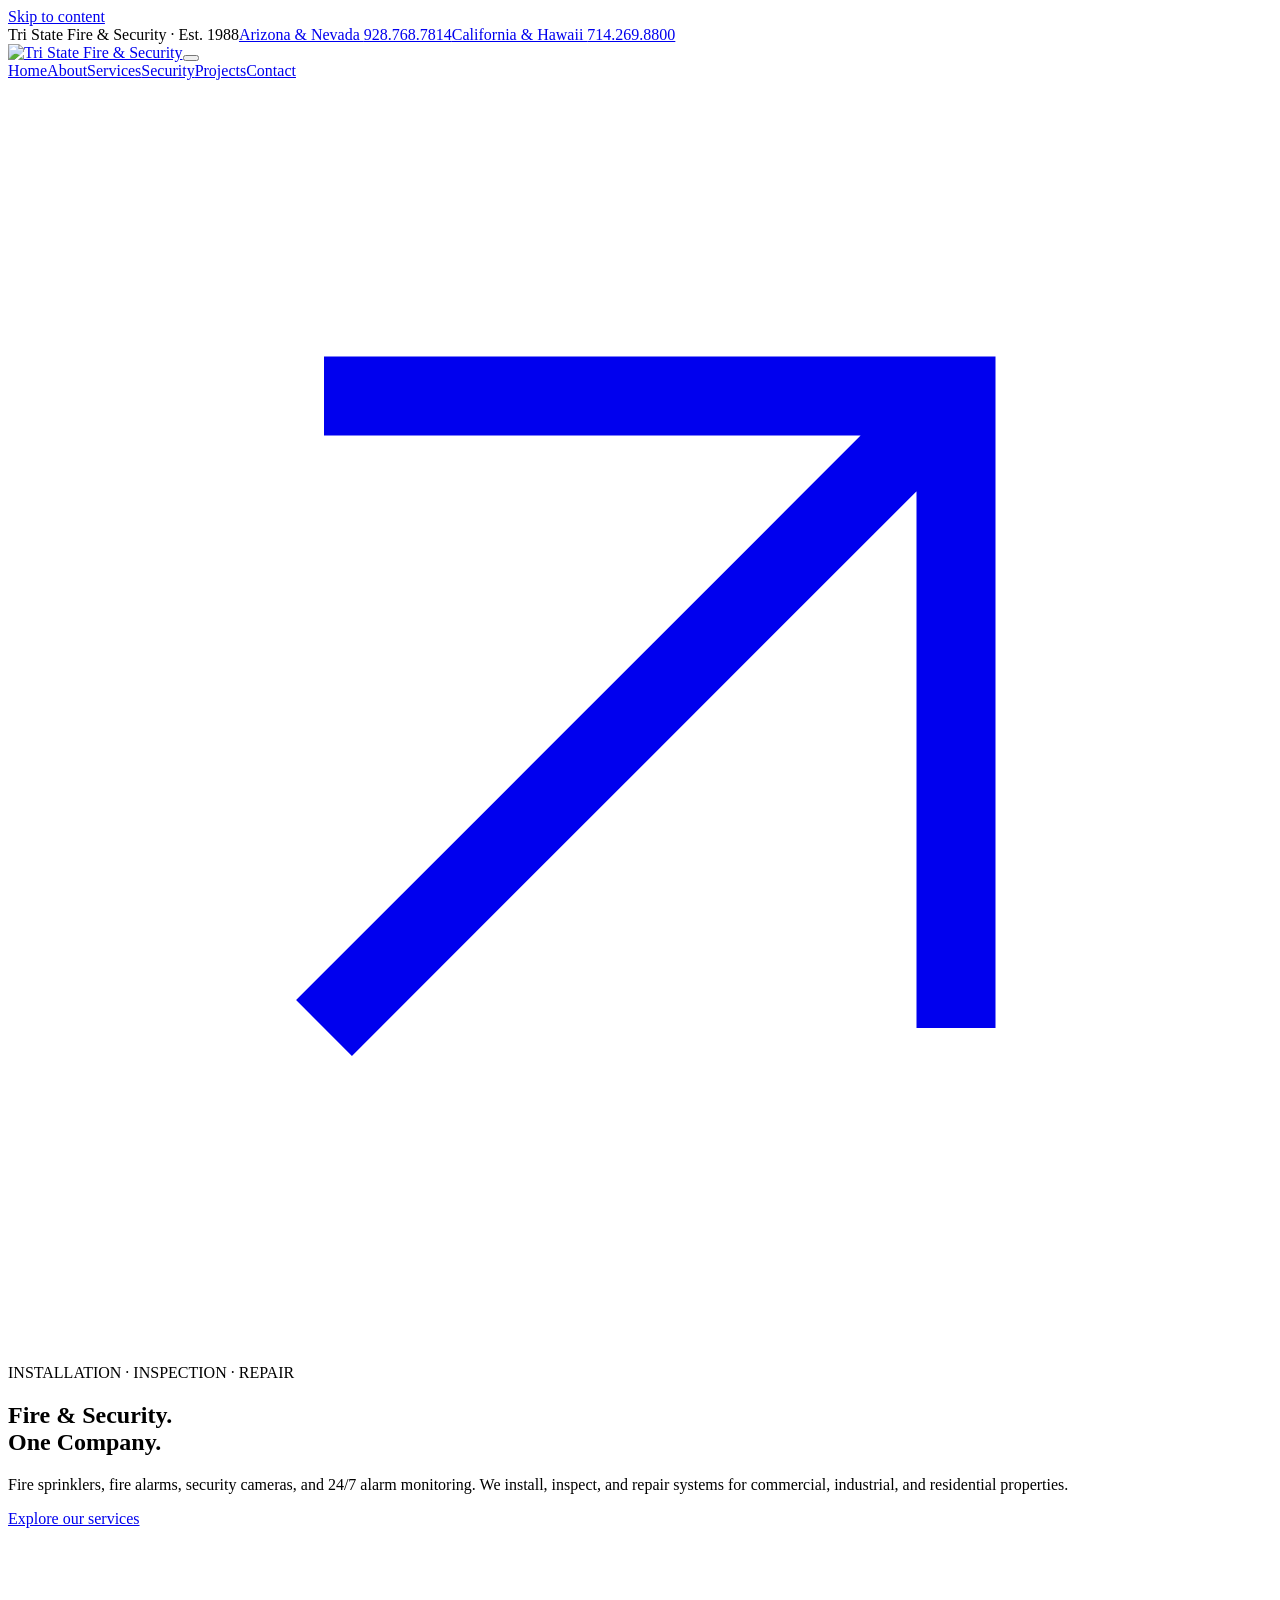
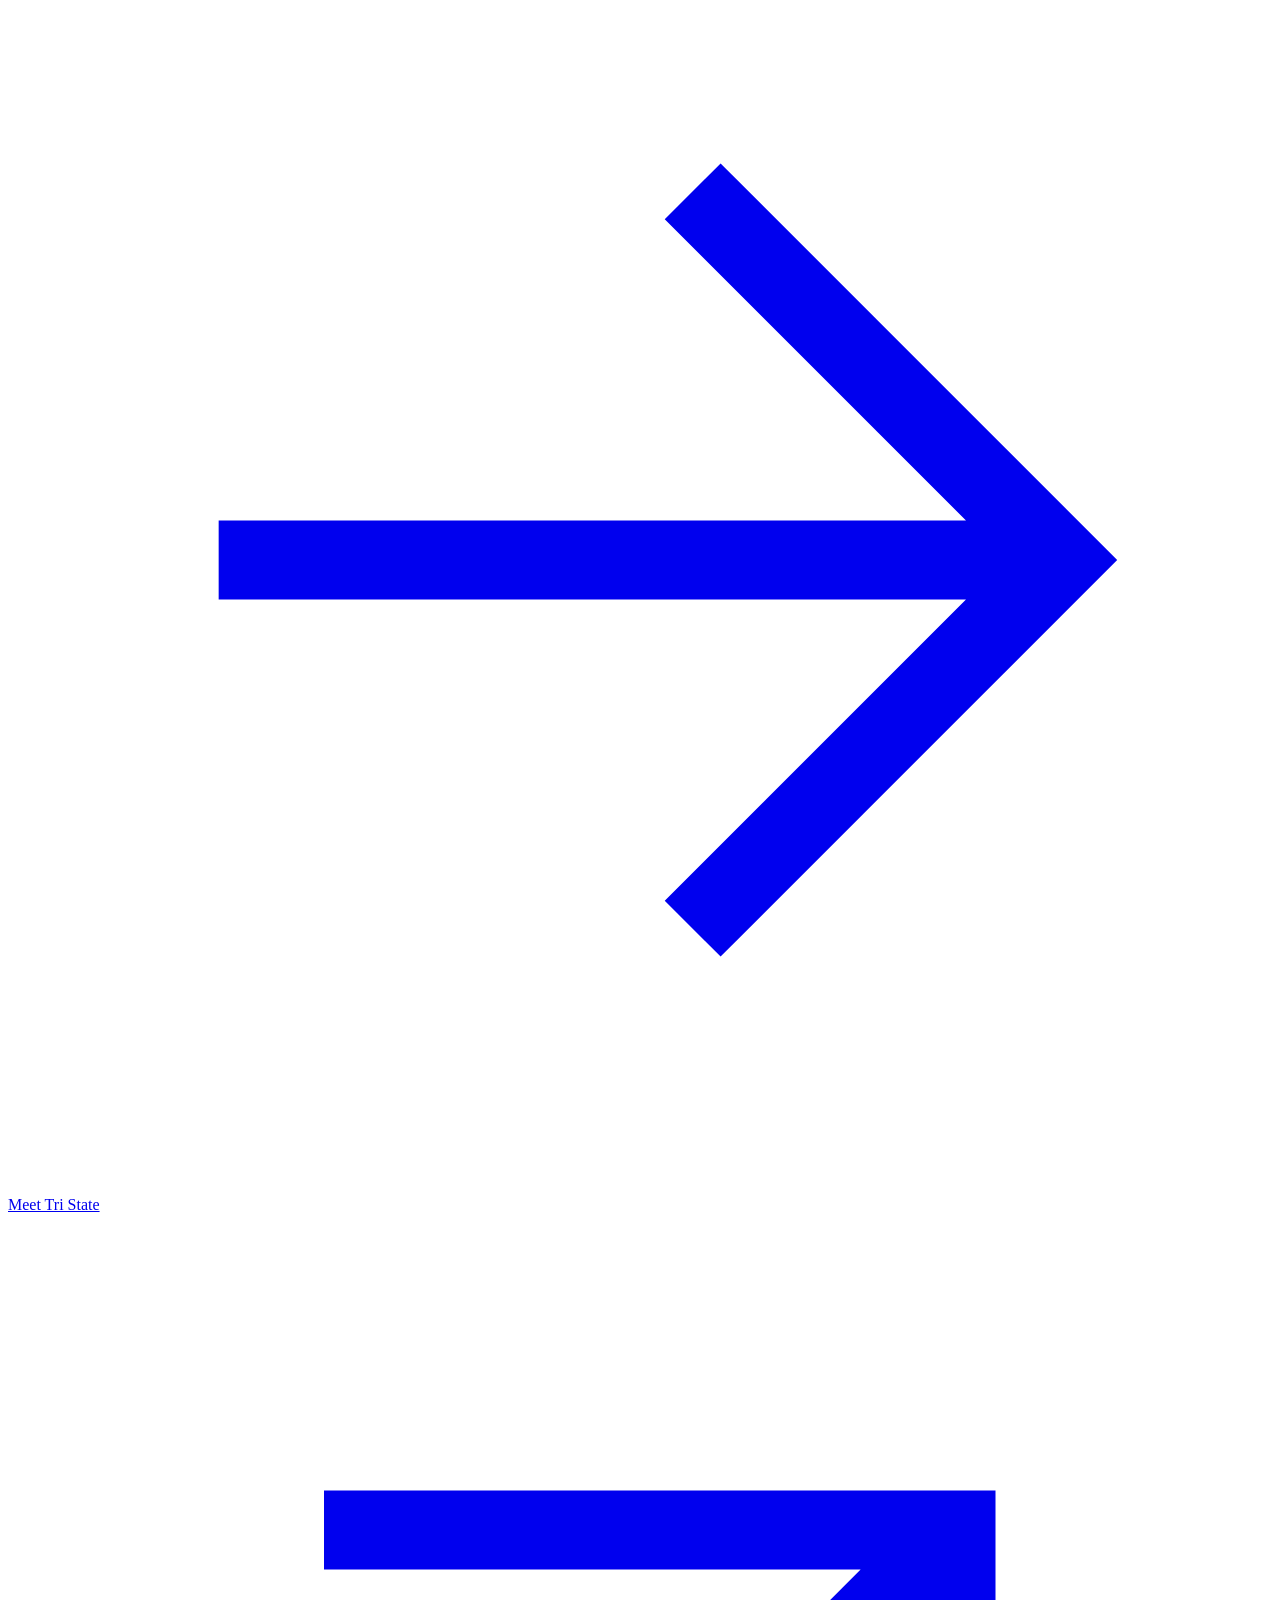
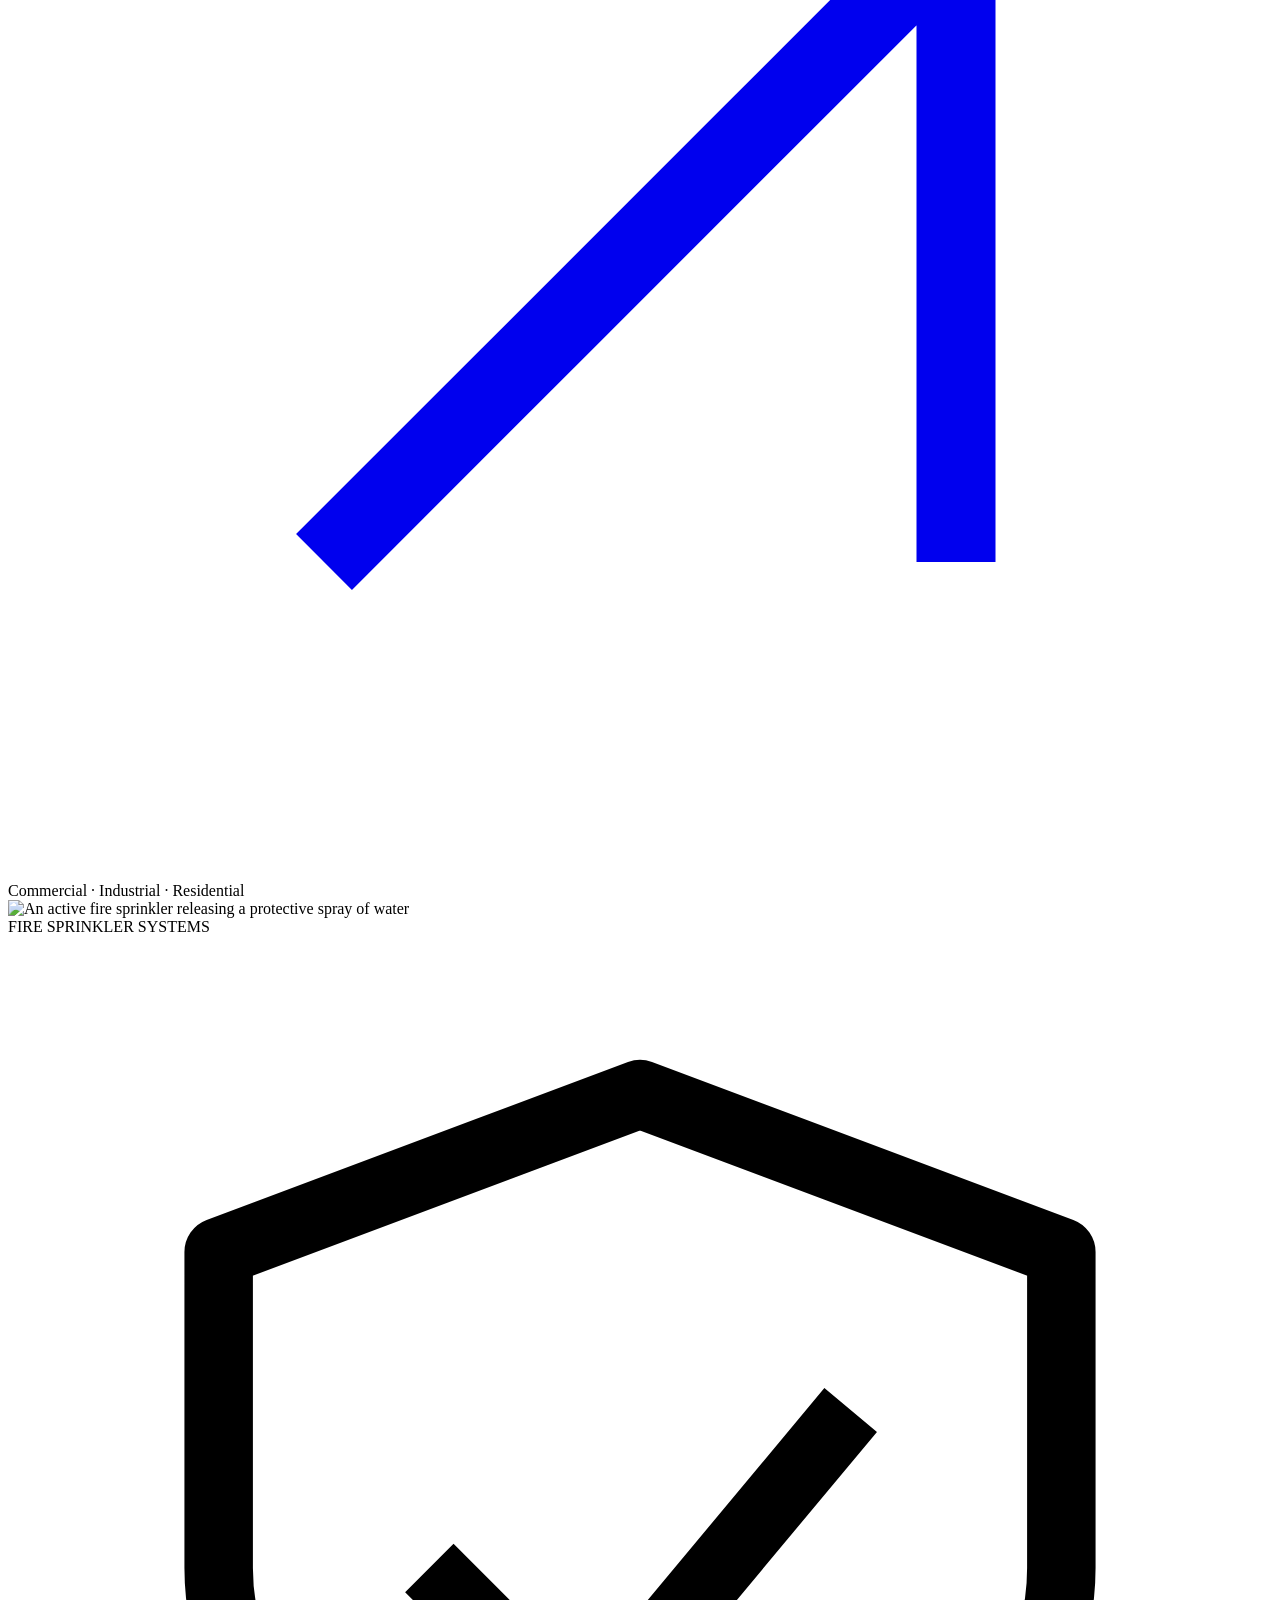
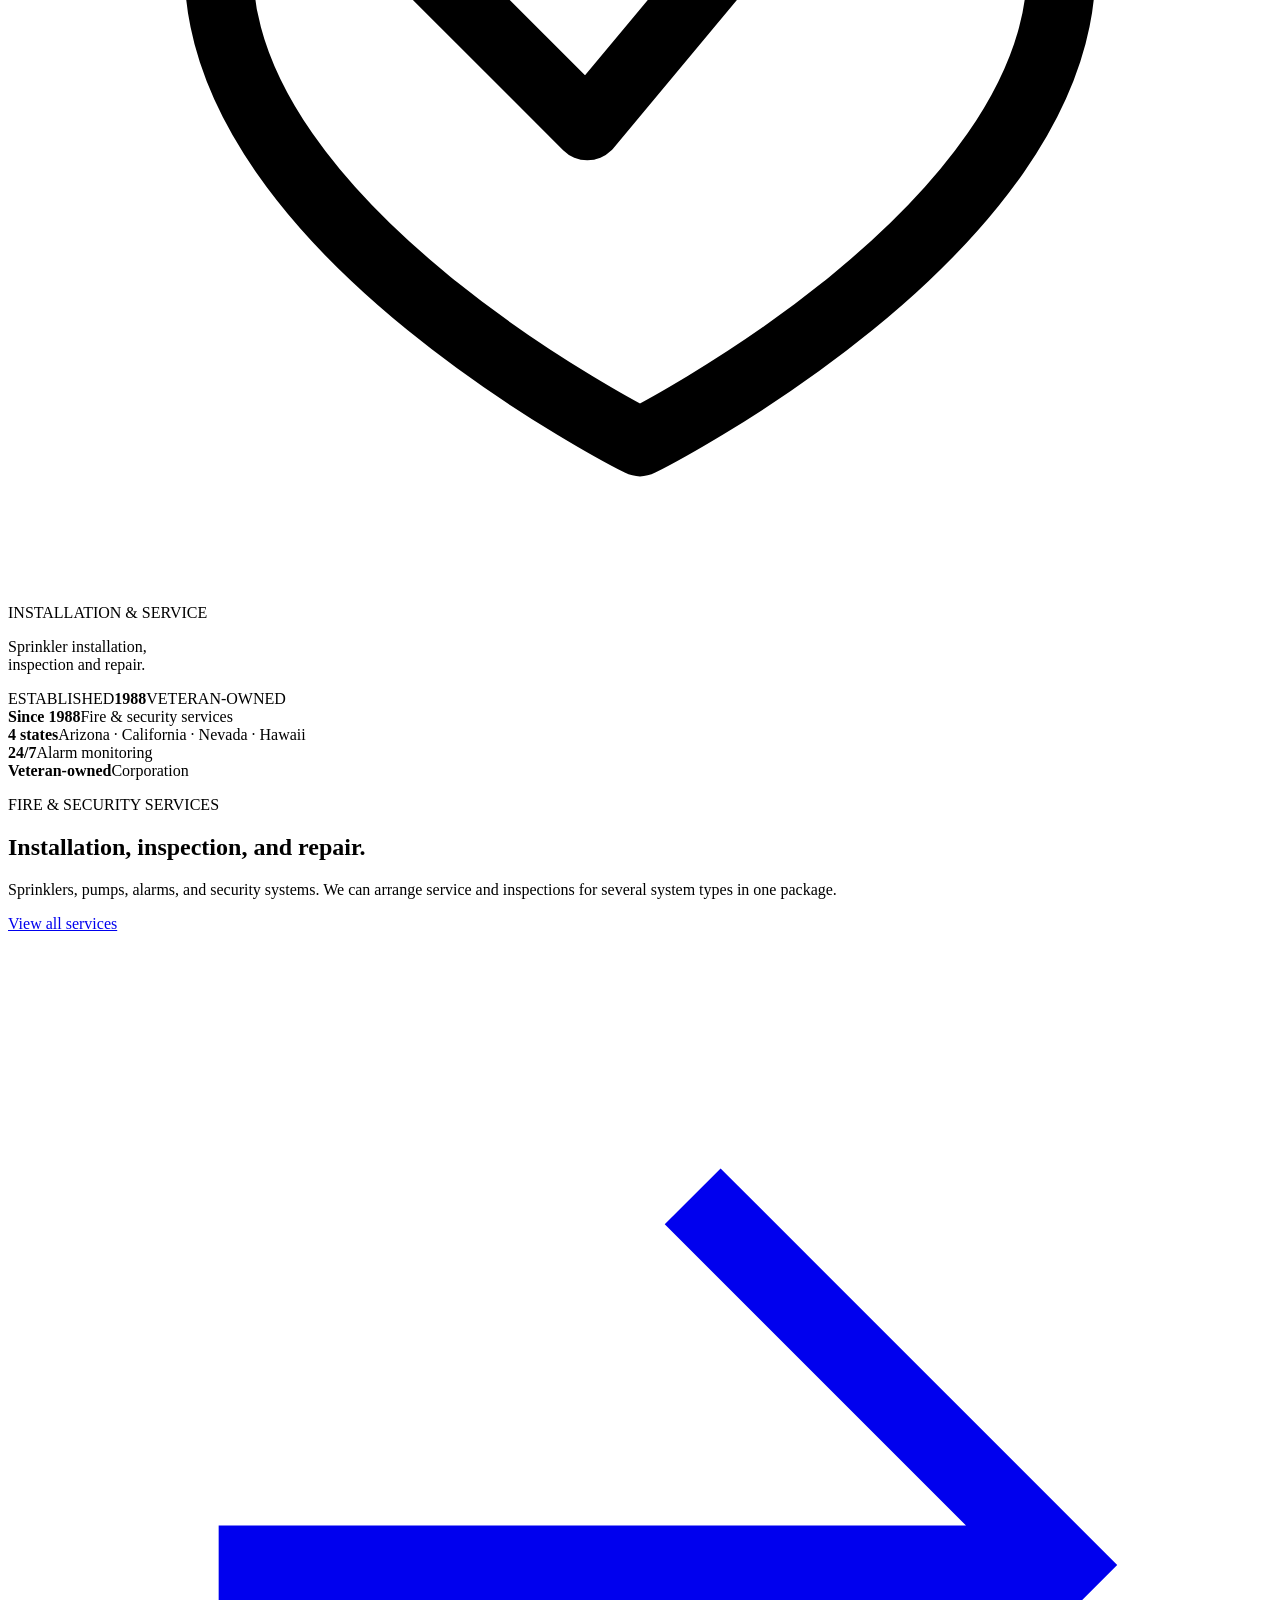
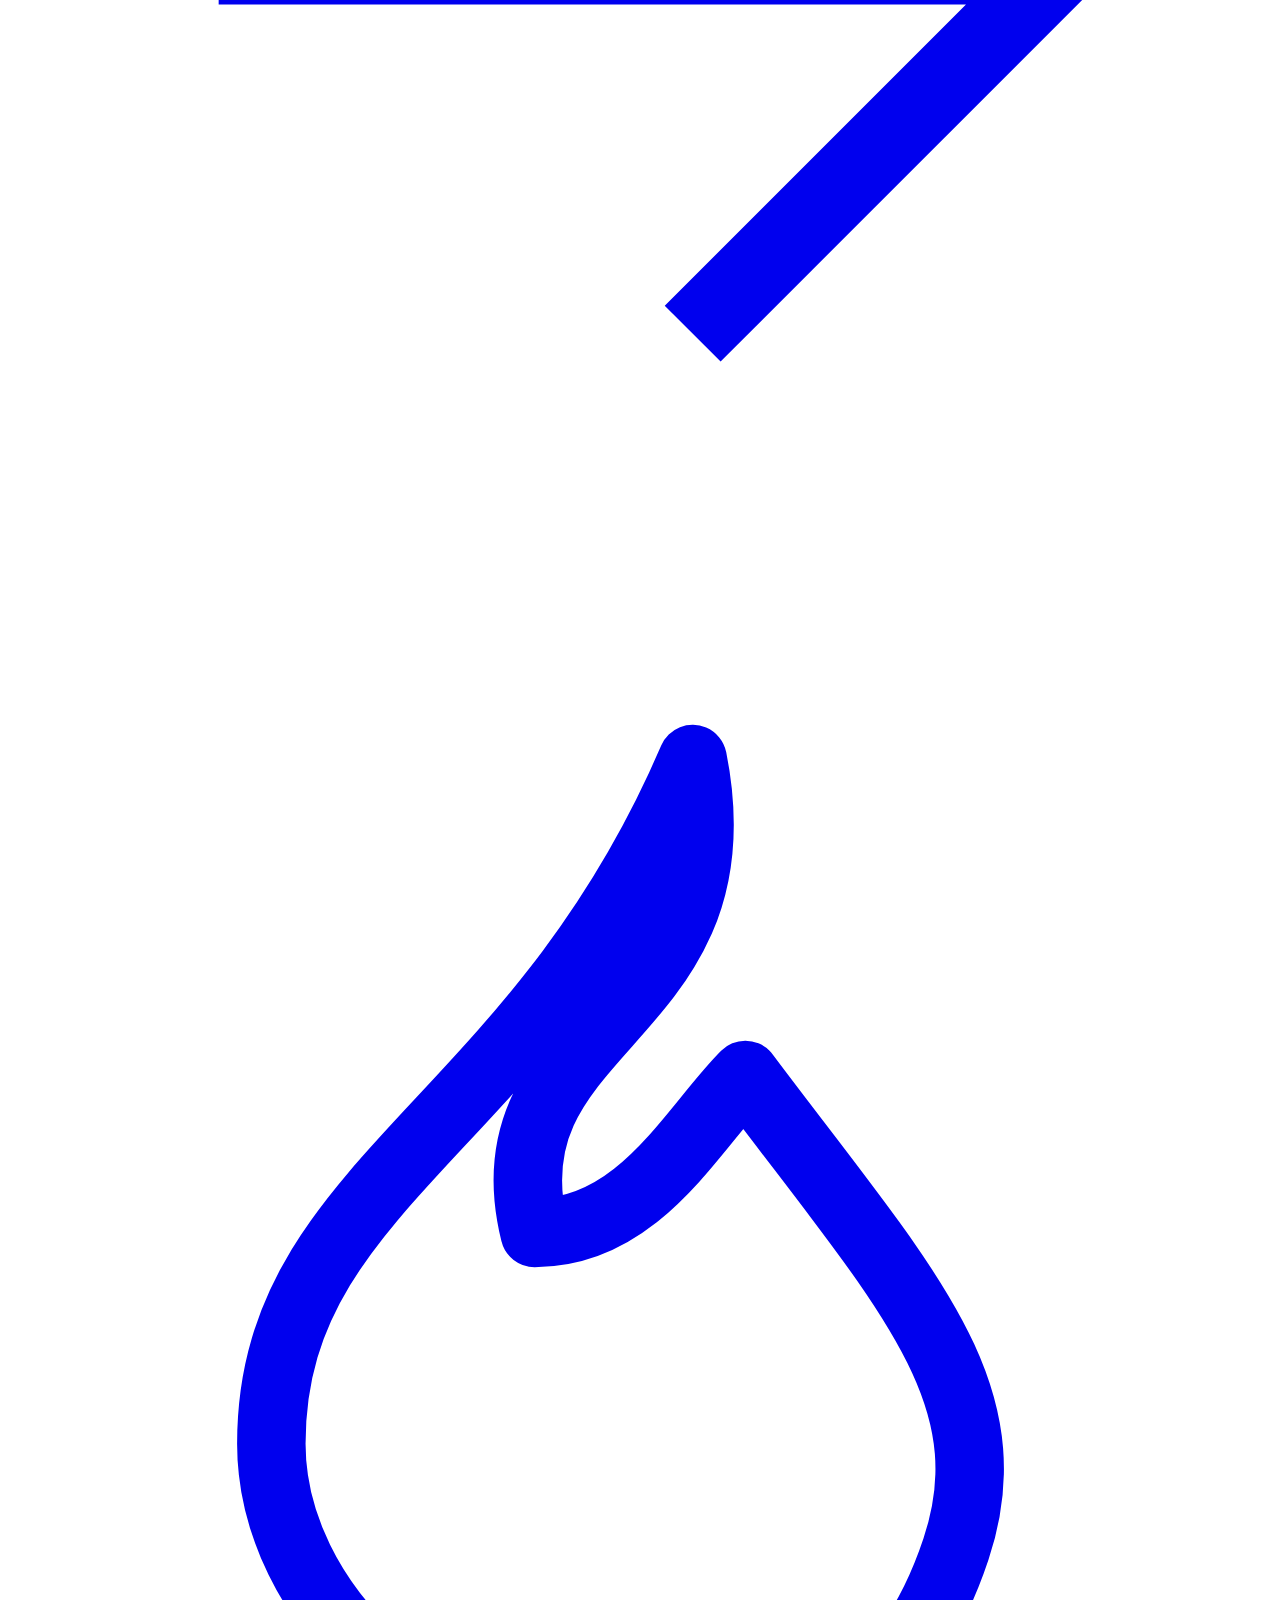
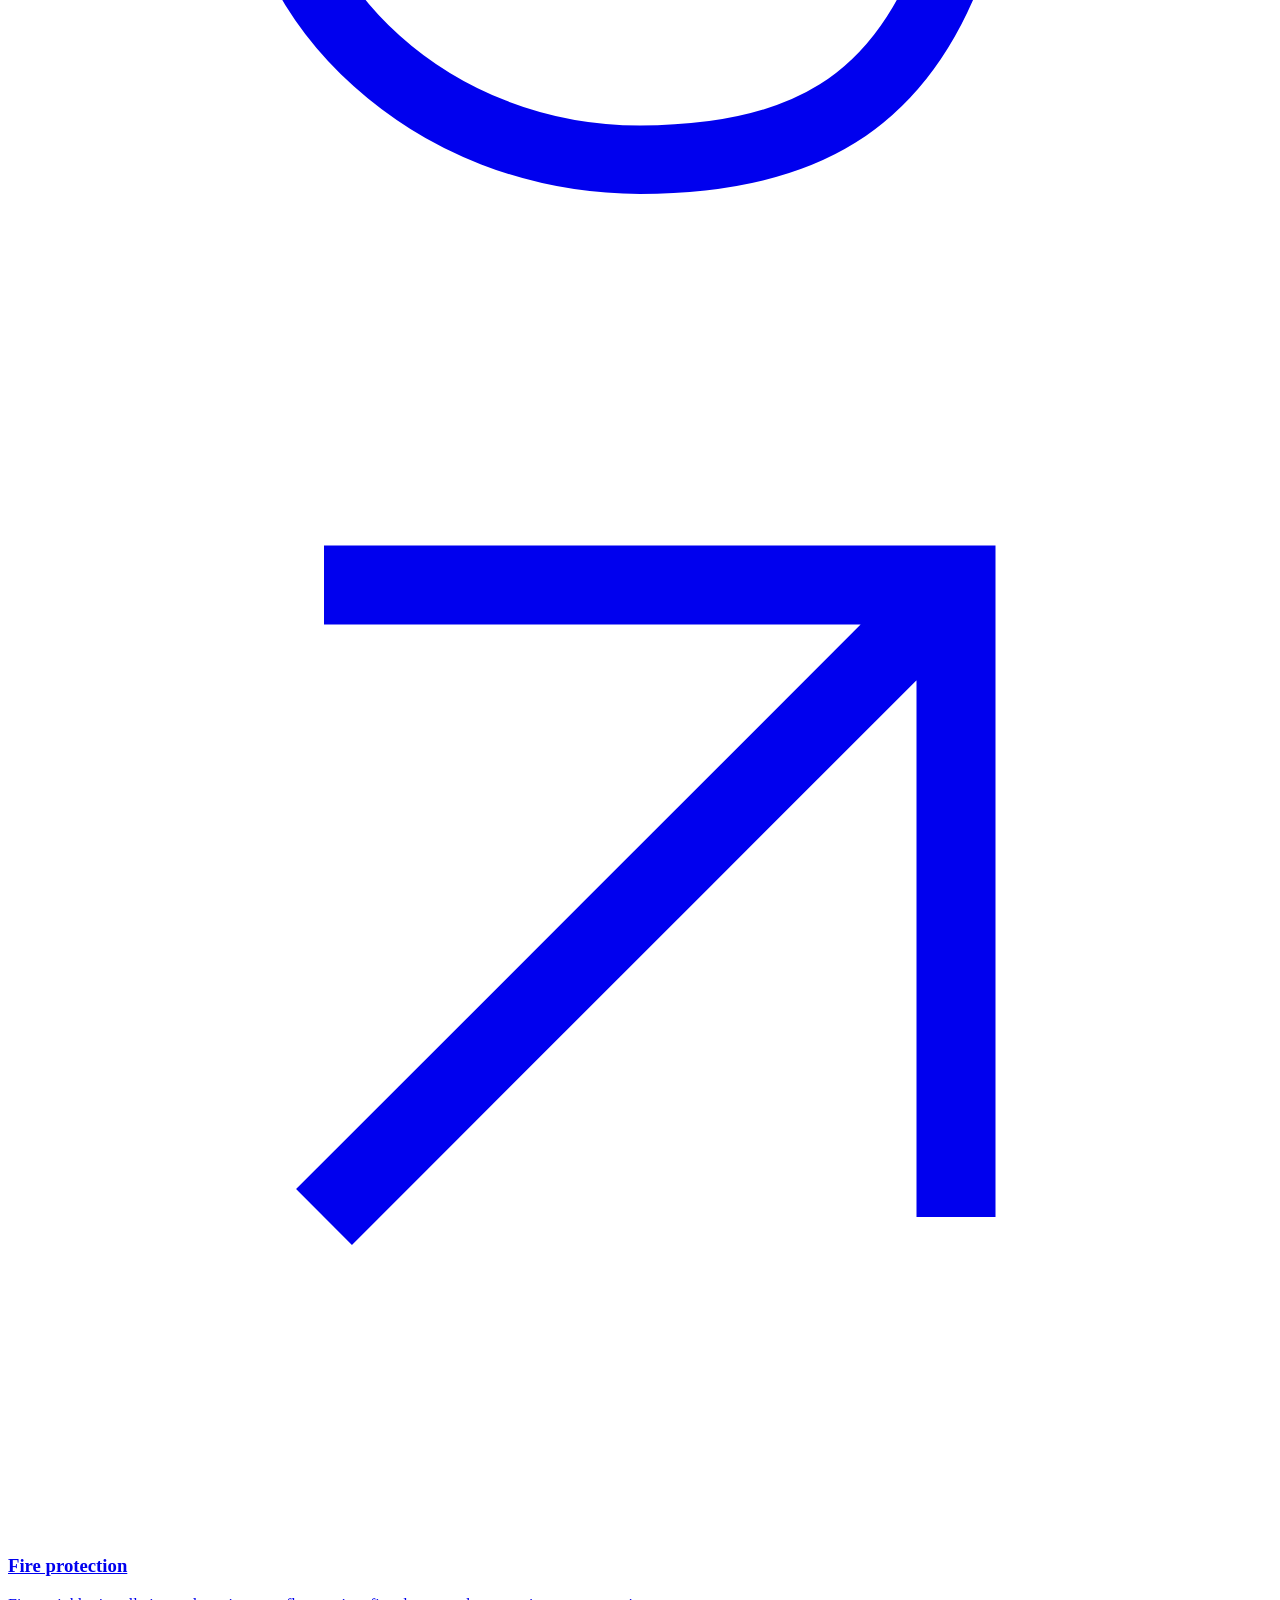
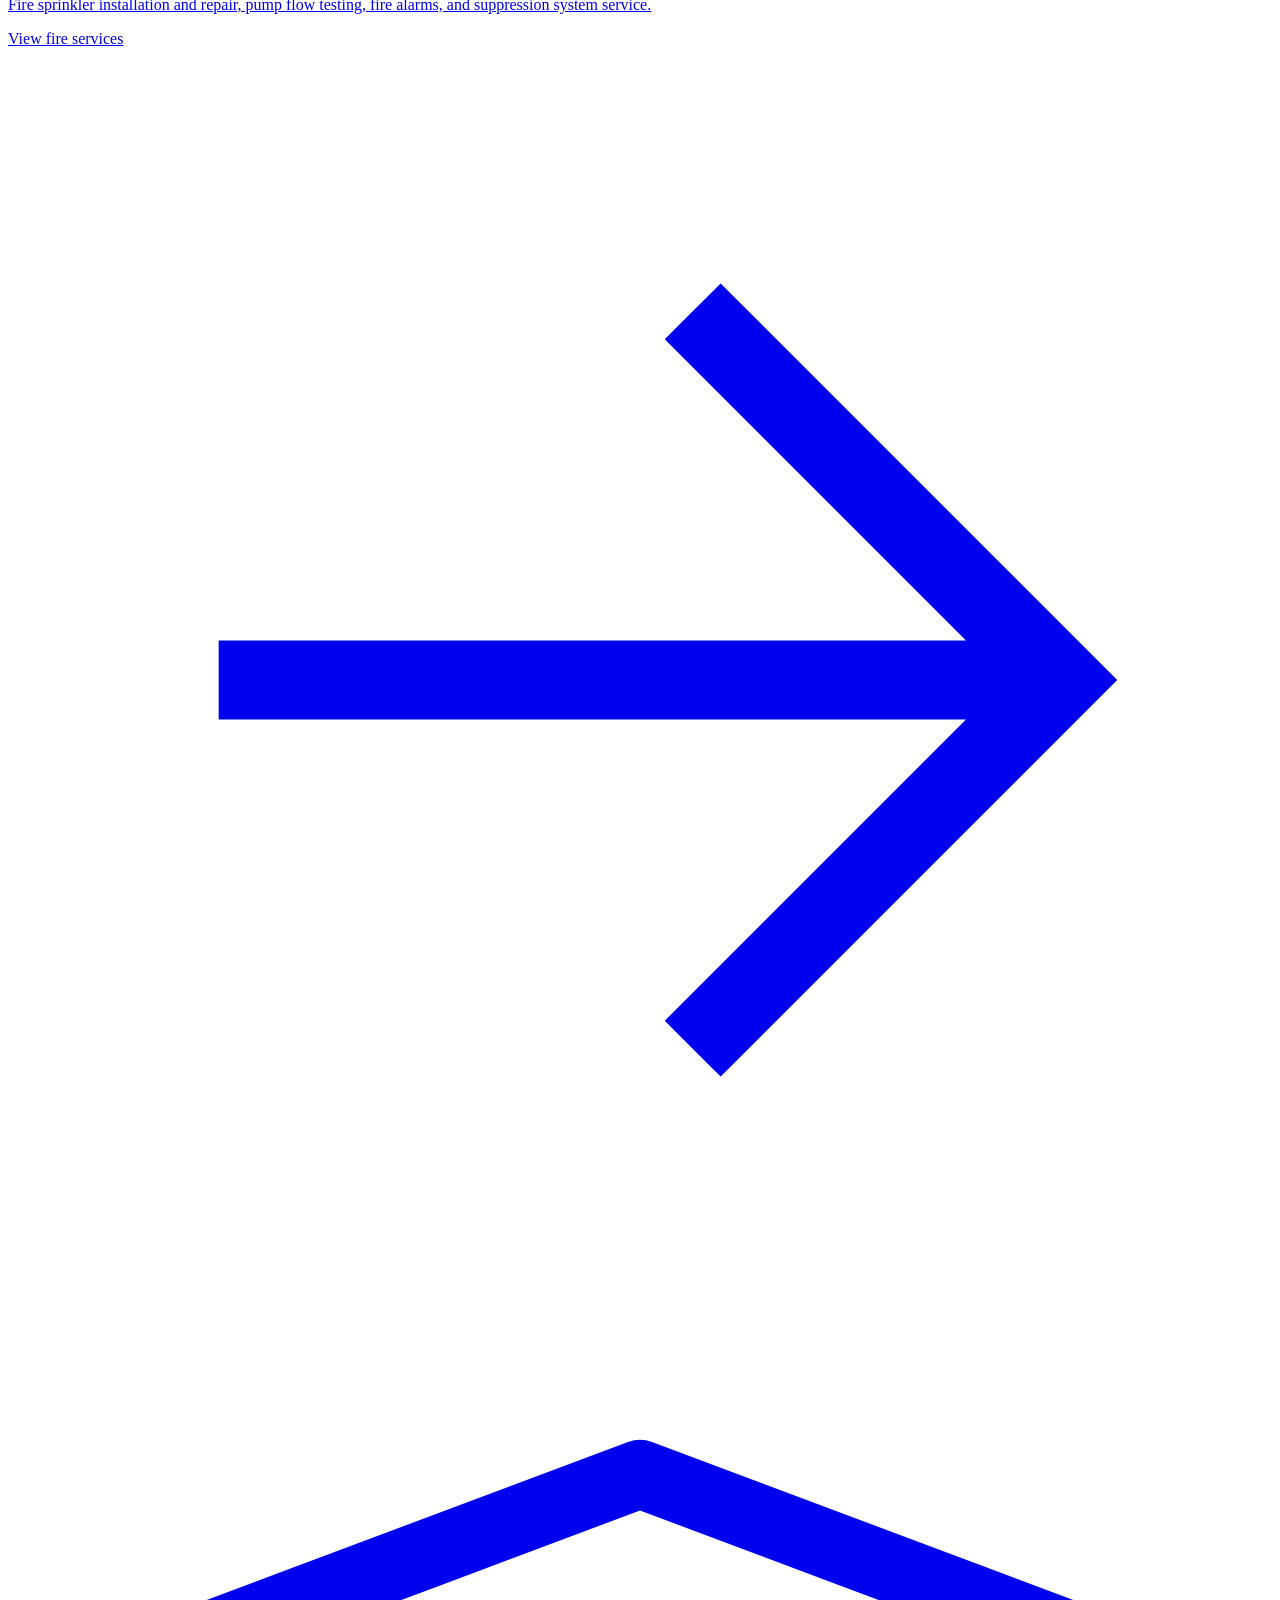
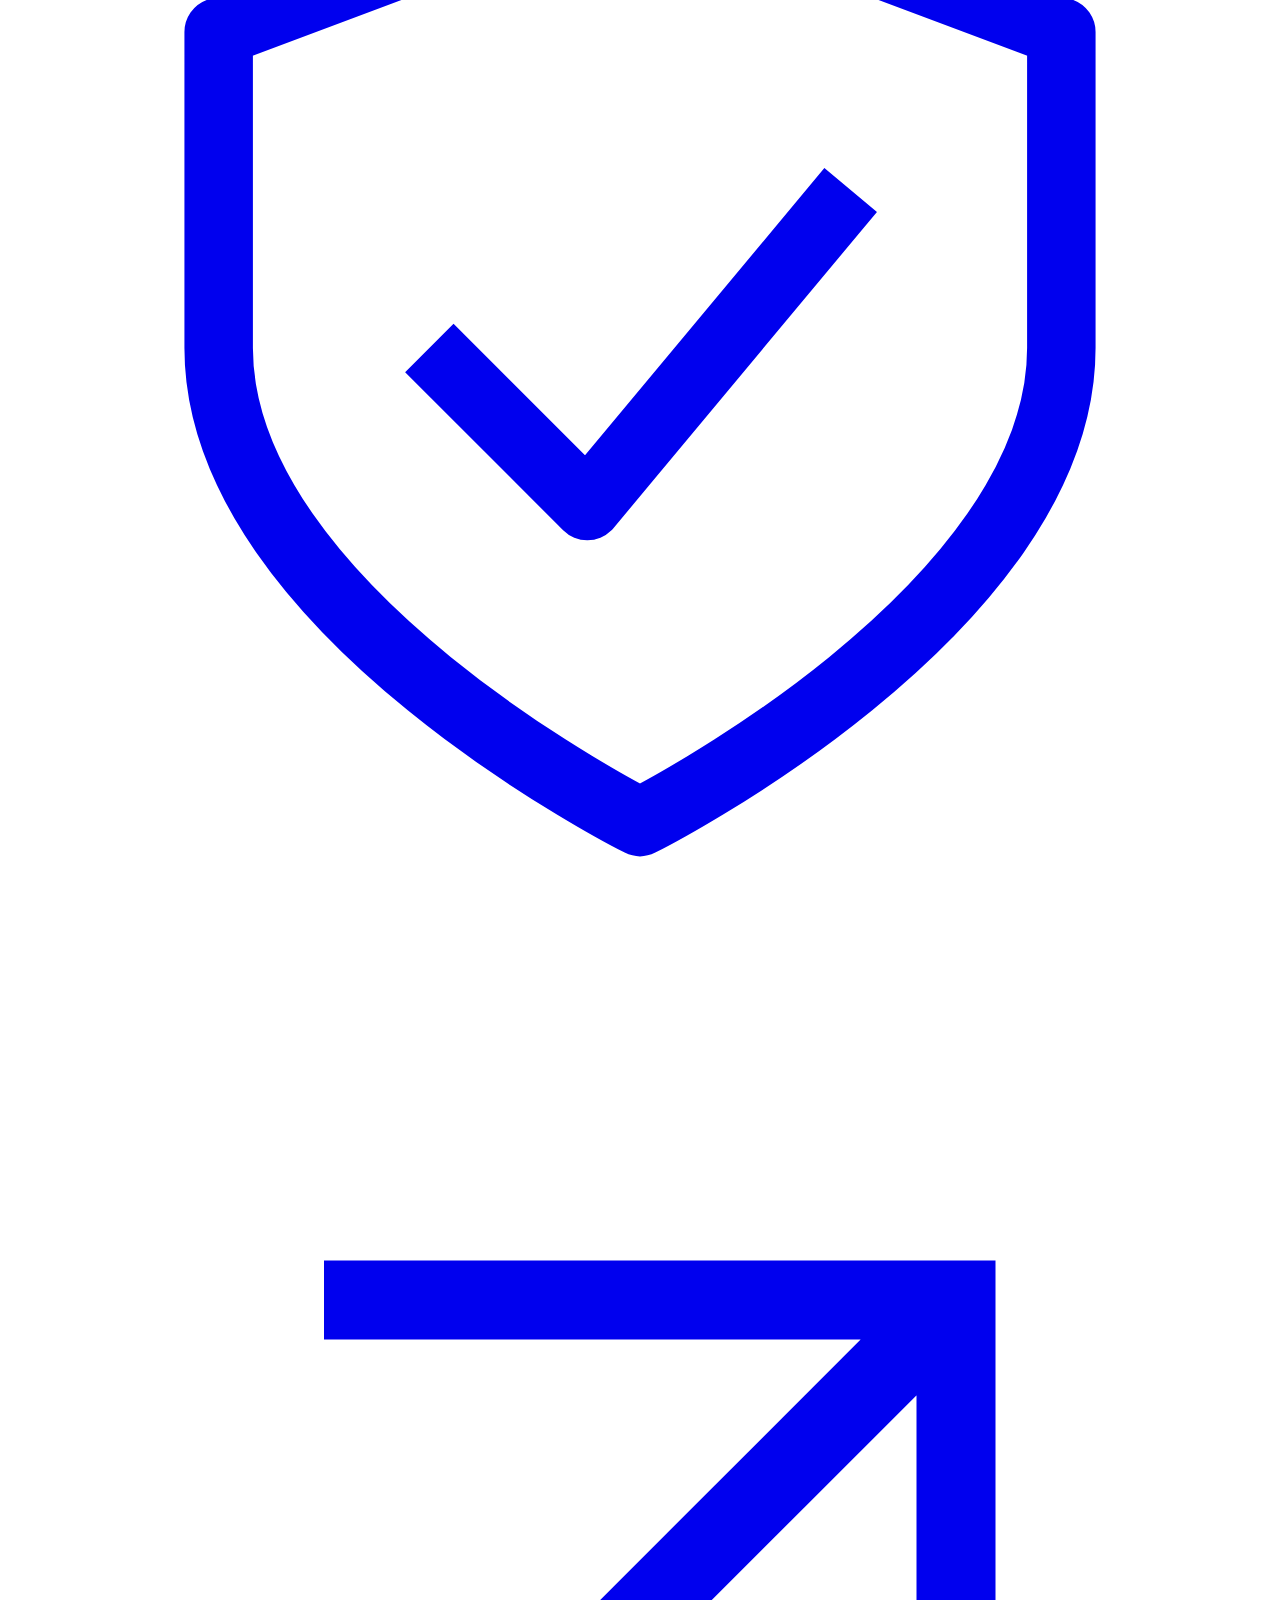
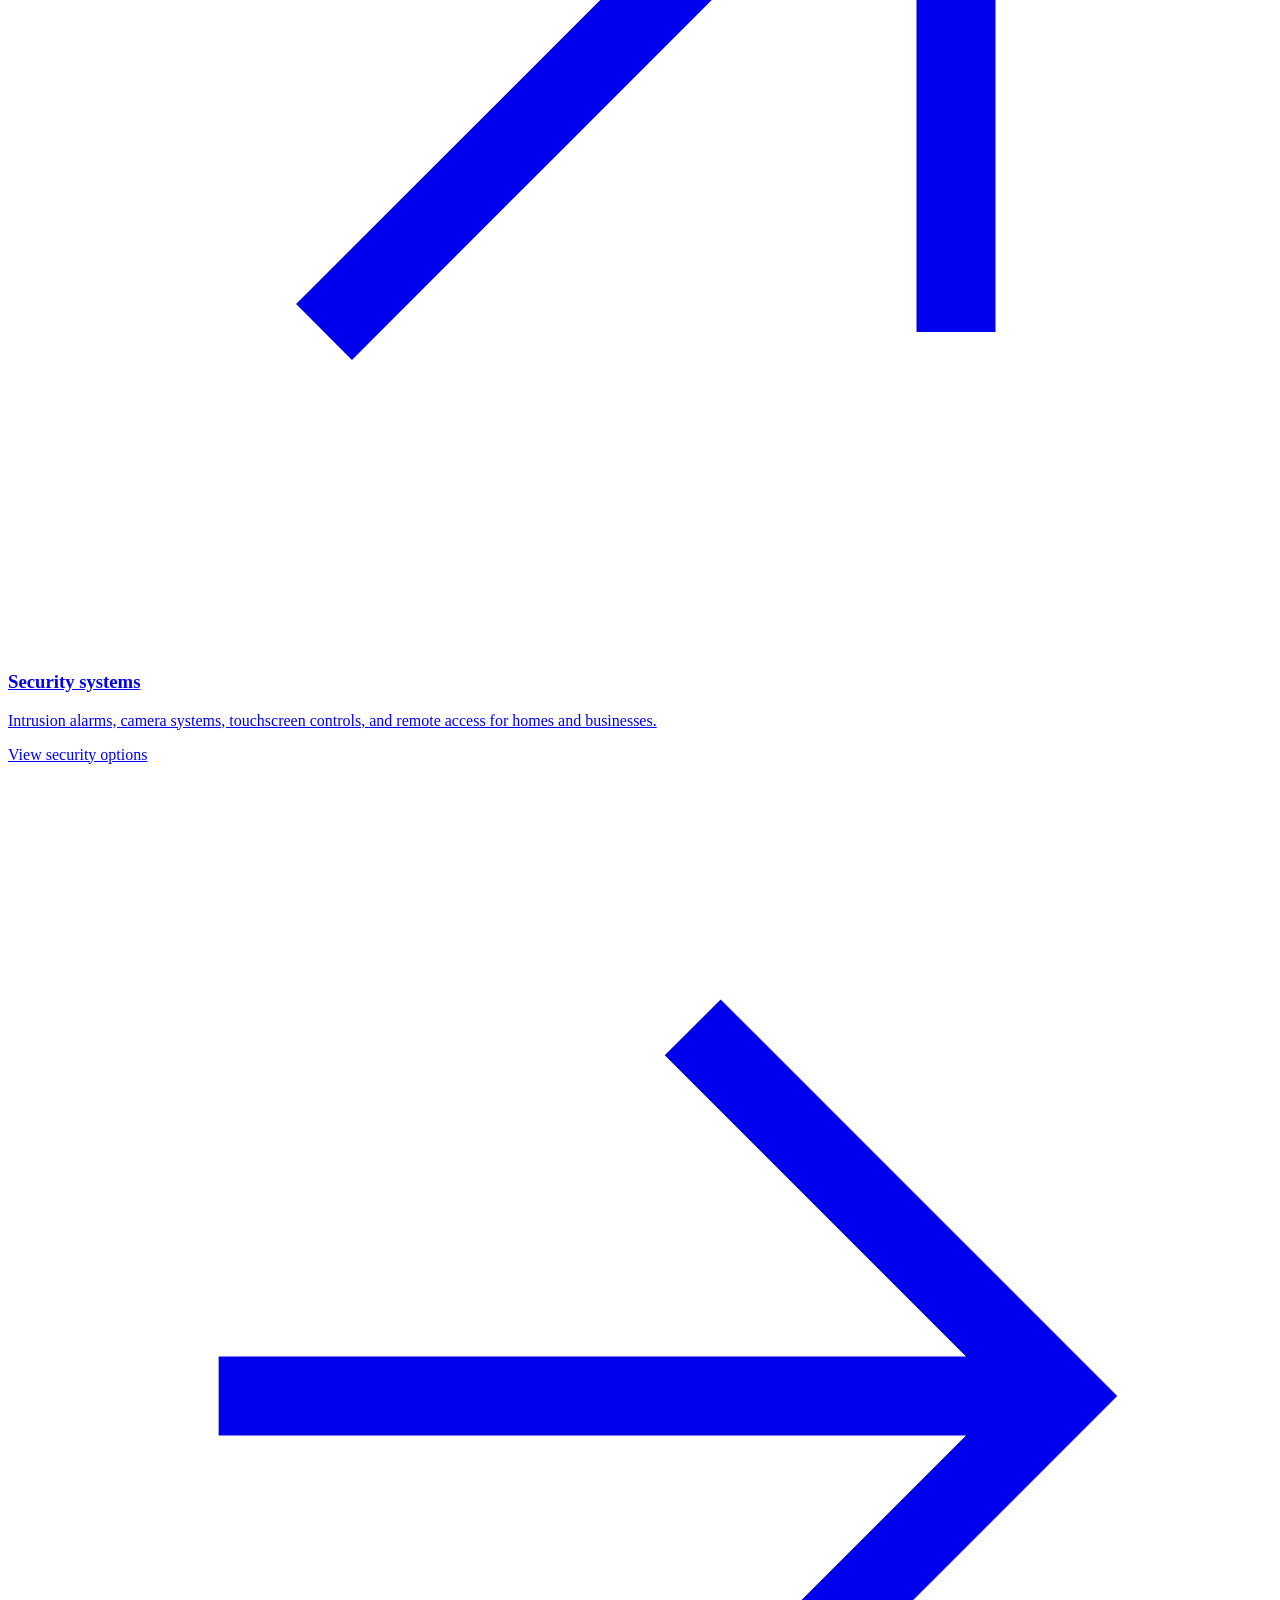
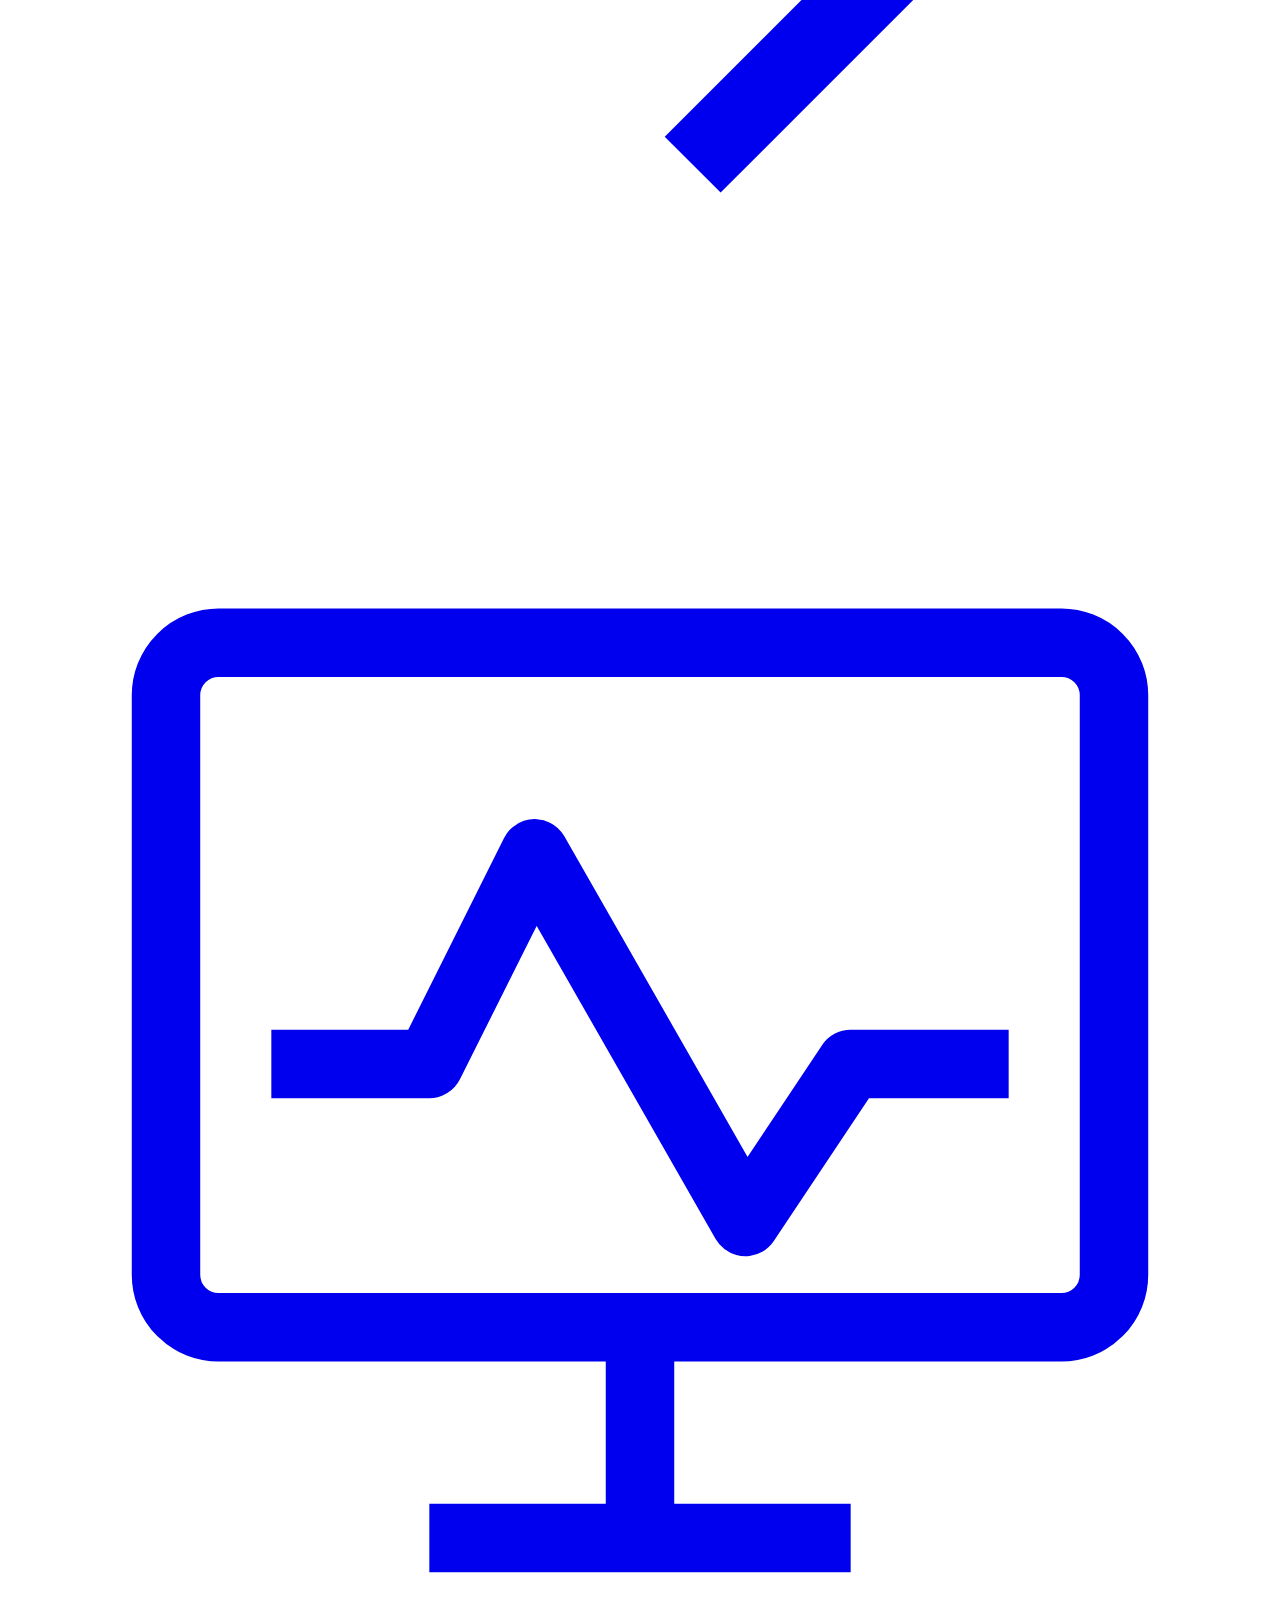
==== commit 88336d2a: "Fix preview base paths for GitHub Pages" ====
--- a/index.html
+++ b/index.html
@@ -12,7 +12,7 @@
     <link
       rel="icon"
       type="image/jpeg"
-      href="/images/enhanced/tristate_icon-606w.jpg"
+      href="/TristateFinal-preview/images/enhanced/tristate_icon-606w.jpg"
     />
     <link rel="preconnect" href="https://fonts.googleapis.com" />
     <link rel="preconnect" href="https://fonts.gstatic.com" crossorigin />
@@ -20,8 +20,8 @@
       href="https://fonts.googleapis.com/css2?family=Manrope:wght@400;500;600;700;800&display=swap"
       rel="stylesheet"
     />
-    <link rel="stylesheet" href="/css/styles.css?v=services-fix-1" />
-    <script src="/app.js?v=mobile-call-1" defer></script>
+    <link rel="stylesheet" href="/TristateFinal-preview/css/styles.css?v=services-fix-1" />
+    <script src="/TristateFinal-preview/app.js?v=mobile-call-1" defer></script>
   </head>
   <body id="top">
     <a class="skip-link" href="#main">Skip to content</a>
@@ -37,19 +37,19 @@
     </div>
     <header class="site-header">
       <div class="container nav-inner">
-        <a class="brand" href="/" aria-label="Tri State Fire and Security home"
+        <a class="brand" href="/TristateFinal-preview/" aria-label="Tri State Fire and Security home"
           ><picture
             >
             <img
-              src="/images/enhanced/tristate_logo-1125w.jpg"
+              src="/TristateFinal-preview/images/enhanced/tristate_logo-1125w.jpg"
               alt="Tri State Fire & Security"
               width="1125"
               height="460"
               decoding="async"
               srcset="
-                /images/enhanced/tristate_logo-320w.jpg   320w,
-                /images/enhanced/tristate_logo-640w.jpg   640w,
-                /images/enhanced/tristate_logo-1125w.jpg 1125w
+                /TristateFinal-preview/images/enhanced/tristate_logo-320w.jpg   320w,
+                /TristateFinal-preview/images/enhanced/tristate_logo-640w.jpg   640w,
+                /TristateFinal-preview/images/enhanced/tristate_logo-1125w.jpg 1125w
               "
               sizes="(max-width: 700px) 175px, 177px" /></picture></a
         ><button
@@ -61,11 +61,11 @@
           <span></span><span></span>
         </button>
         <nav id="site-nav" aria-label="Main navigation">
-          <a href="/" aria-current="page">Home</a><a href="/about.html">About</a
-          ><a href="/services.html">Services</a
-          ><a href="/brochure.html">Security</a
-          ><a href="/projects.html">Projects</a
-          ><a href="/locations.html" class="button button-small"
+          <a href="/TristateFinal-preview/" aria-current="page">Home</a><a href="/TristateFinal-preview/about.html">About</a
+          ><a href="/TristateFinal-preview/services.html">Services</a
+          ><a href="/TristateFinal-preview/brochure.html">Security</a
+          ><a href="/TristateFinal-preview/projects.html">Projects</a
+          ><a href="/TristateFinal-preview/locations.html" class="button button-small"
             >Contact
             <svg viewBox="0 0 24 24" fill="none" aria-hidden="true">
               <path
@@ -88,7 +88,7 @@
             Fire sprinklers, fire alarms, security cameras, and 24/7 alarm monitoring. We install, inspect, and repair systems for commercial, industrial, and residential properties.
           </p>
           <div class="hero-actions">
-            <a href="/services.html" class="button"
+            <a href="/TristateFinal-preview/services.html" class="button"
               >Explore our services
               <svg viewBox="0 0 24 24" fill="none" aria-hidden="true">
                 <path
@@ -96,7 +96,7 @@
                   stroke="currentColor"
                   stroke-width="1.5"
                 /></svg></a
-            ><a href="/about.html" class="quiet-link"
+            ><a href="/TristateFinal-preview/about.html" class="quiet-link"
               >Meet Tri State
               <svg viewBox="0 0 24 24" fill="none" aria-hidden="true">
                 <path
@@ -114,7 +114,7 @@
           <picture
             >
             <img
-              src="/images/sprinkler-hero.jpg"
+              src="/TristateFinal-preview/images/sprinkler-hero.jpg"
               alt="An active fire sprinkler releasing a protective spray of water"
               width="1254"
               height="1254"
@@ -167,7 +167,7 @@
             <p>
               Sprinklers, pumps, alarms, and security systems. We can arrange service and inspections for several system types in one package.
             </p>
-            <a class="text-link" href="/services.html"
+            <a class="text-link" href="/TristateFinal-preview/services.html"
               >View all services
               <svg viewBox="0 0 24 24" fill="none" aria-hidden="true">
                 <path
@@ -179,7 +179,7 @@
           </div>
         </div>
         <div class="services-grid">
-          <a class="service-card service-card--text" href="/services.html#fire-protection">
+          <a class="service-card service-card--text" href="/TristateFinal-preview/services.html#fire-protection">
             <div class="card-content">
               <div class="card-top">
                 <svg
@@ -216,7 +216,7 @@
               ></span>
             </div>
           </a>
-          <a class="service-card service-card--text" href="/brochure.html">
+          <a class="service-card service-card--text" href="/TristateFinal-preview/brochure.html">
             <div class="card-content">
               <div class="card-top">
                 <svg
@@ -252,7 +252,7 @@
               ></span>
             </div>
           </a>
-          <a class="service-card service-card--text" href="/services.html#security">
+          <a class="service-card service-card--text" href="/TristateFinal-preview/services.html#security">
             <div class="card-content">
               <div class="card-top">
                 <svg
@@ -296,16 +296,16 @@
             <picture
               >
               <img
-                src="/images/enhanced/truck-1920w.jpg"
+                src="/TristateFinal-preview/images/enhanced/truck-1920w.jpg"
                 alt="The Tri State team and service vehicles"
                 width="1920"
                 height="1080"
                 loading="lazy"
                 decoding="async"
                 srcset="
-                  /images/enhanced/truck-480w.jpg   480w,
-                  /images/enhanced/truck-960w.jpg   960w,
-                  /images/enhanced/truck-1920w.jpg 1920w
+                  /TristateFinal-preview/images/enhanced/truck-480w.jpg   480w,
+                  /TristateFinal-preview/images/enhanced/truck-960w.jpg   960w,
+                  /TristateFinal-preview/images/enhanced/truck-1920w.jpg 1920w
                 "
                 sizes="(max-width: 700px) calc(100vw - 40px), (max-width: 1100px) 48vw, 640px" /></picture
             ><span class="photo-caption"
@@ -351,7 +351,7 @@
                 Installation, inspection &amp; repair</span
               >
             </div>
-            <a class="text-link" href="/about.html"
+            <a class="text-link" href="/TristateFinal-preview/about.html"
               >About Tri State
               <svg viewBox="0 0 24 24" fill="none" aria-hidden="true">
                 <path
@@ -373,7 +373,7 @@
             <p>
               See our fire pump installations, sprinkler work and system testing.
             </p>
-            <a class="text-link" href="/projects.html"
+            <a class="text-link" href="/TristateFinal-preview/projects.html"
               >View project photos
               <svg viewBox="0 0 24 24" fill="none" aria-hidden="true">
                 <path
@@ -388,25 +388,25 @@
           <article class="project-card">
             <a
               class="project-image"
-              href="/projects.html#fire-pump-installation"
+              href="/TristateFinal-preview/projects.html#fire-pump-installation"
               aria-label="View project: Fire pump installation"
               ><picture
                 >
                 <img
-                  src="/images/enhanced/Walmart_Pump_Install_AZ-1440w.jpg"
+                  src="/TristateFinal-preview/images/enhanced/Walmart_Pump_Install_AZ-1440w.jpg"
                   alt="Fire pump installation"
                   loading="lazy"
                   width="1440"
                   height="1920"
                   decoding="async"
                   srcset="
-                    /images/enhanced/Walmart_Pump_Install_AZ-360w.jpg   360w,
-                    /images/enhanced/Walmart_Pump_Install_AZ-720w.jpg   720w,
-                    /images/enhanced/Walmart_Pump_Install_AZ-1440w.jpg 1440w
+                    /TristateFinal-preview/images/enhanced/Walmart_Pump_Install_AZ-360w.jpg   360w,
+                    /TristateFinal-preview/images/enhanced/Walmart_Pump_Install_AZ-720w.jpg   720w,
+                    /TristateFinal-preview/images/enhanced/Walmart_Pump_Install_AZ-1440w.jpg 1440w
                   "
                   sizes="(max-width: 700px) min(calc(100vw - 40px), 236.25px), (max-width: 850px) min(46vw, 225.00px), min(605px, 277.50px)" /></picture
             ></a>
-            <a class="project-caption" href="/projects.html#fire-pump-installation">
+            <a class="project-caption" href="/TristateFinal-preview/projects.html#fire-pump-installation">
               <div>
                 <span class="small-label">FIRE PUMP SYSTEM</span>
                 <h3>Fire pump installation</h3>
@@ -423,25 +423,25 @@
           <article class="project-card">
             <a
               class="project-image"
-              href="/projects.html#airport-canopy"
+              href="/TristateFinal-preview/projects.html#airport-canopy"
               aria-label="View project: Airport canopy fire protection"
               ><picture
                 >
                 <img
-                  src="/images/enhanced/airport_hanger_canopy-1085w.jpg"
+                  src="/TristateFinal-preview/images/enhanced/airport_hanger_canopy-1085w.jpg"
                   alt="Airport canopy fire protection"
                   loading="lazy"
                   width="1085"
                   height="1920"
                   decoding="async"
                   srcset="
-                    /images/enhanced/airport_hanger_canopy-271w.jpg   271w,
-                    /images/enhanced/airport_hanger_canopy-543w.jpg   543w,
-                    /images/enhanced/airport_hanger_canopy-1085w.jpg 1085w
+                    /TristateFinal-preview/images/enhanced/airport_hanger_canopy-271w.jpg   271w,
+                    /TristateFinal-preview/images/enhanced/airport_hanger_canopy-543w.jpg   543w,
+                    /TristateFinal-preview/images/enhanced/airport_hanger_canopy-1085w.jpg 1085w
                   "
                   sizes="(max-width: 700px) min(calc(100vw - 40px), 178.03px), (max-width: 850px) min(46vw, 169.55px), min(605px, 209.11px)" /></picture
             ></a>
-            <a class="project-caption" href="/projects.html#airport-canopy">
+            <a class="project-caption" href="/TristateFinal-preview/projects.html#airport-canopy">
               <div>
                 <span class="small-label">SPRINKLER SYSTEM</span>
                 <h3>Airport canopy fire protection</h3>
@@ -469,7 +469,7 @@
             </div>
           </div>
           <div class="coverage-links">
-            <a href="/locations.html#arizona"
+            <a href="/TristateFinal-preview/locations.html#arizona"
               ><span>Arizona</span
               ><svg viewBox="0 0 24 24" fill="none" aria-hidden="true">
                 <path
@@ -477,7 +477,7 @@
                   stroke="currentColor"
                   stroke-width="1.5"
                 /></svg></a
-            ><a href="/locations.html#california"
+            ><a href="/TristateFinal-preview/locations.html#california"
               ><span>California</span
               ><svg viewBox="0 0 24 24" fill="none" aria-hidden="true">
                 <path
@@ -485,7 +485,7 @@
                   stroke="currentColor"
                   stroke-width="1.5"
                 /></svg></a
-            ><a href="/locations.html#nevada"
+            ><a href="/TristateFinal-preview/locations.html#nevada"
               ><span>Nevada</span
               ><svg viewBox="0 0 24 24" fill="none" aria-hidden="true">
                 <path
@@ -493,7 +493,7 @@
                   stroke="currentColor"
                   stroke-width="1.5"
                 /></svg></a
-            ><a href="/locations.html#hawaii"
+            ><a href="/TristateFinal-preview/locations.html#hawaii"
               ><span>Hawaii</span
               ><svg viewBox="0 0 24 24" fill="none" aria-hidden="true">
                 <path
@@ -516,7 +516,7 @@
           <p>
             Tell us where the property is and which systems need installation, inspection, or repair.
           </p>
-          <a href="/locations.html" class="button button-light"
+          <a href="/TristateFinal-preview/locations.html" class="button button-light"
             >Start a service request
             <svg viewBox="0 0 24 24" fill="none" aria-hidden="true">
               <path
@@ -532,20 +532,20 @@
       <div class="container">
         <div class="footer-grid">
           <div class="footer-brand">
-            <a class="brand" href="/" aria-label="Tri State home"
+            <a class="brand" href="/TristateFinal-preview/" aria-label="Tri State home"
               ><picture
                 >
                 <img
-                  src="/images/enhanced/tristate_logo-1125w.jpg"
+                  src="/TristateFinal-preview/images/enhanced/tristate_logo-1125w.jpg"
                   alt="Tri State Fire & Security"
                   width="1125"
                   height="460"
                   loading="lazy"
                   decoding="async"
                   srcset="
-                    /images/enhanced/tristate_logo-320w.jpg   320w,
-                    /images/enhanced/tristate_logo-640w.jpg   640w,
-                    /images/enhanced/tristate_logo-1125w.jpg 1125w
+                    /TristateFinal-preview/images/enhanced/tristate_logo-320w.jpg   320w,
+                    /TristateFinal-preview/images/enhanced/tristate_logo-640w.jpg   640w,
+                    /TristateFinal-preview/images/enhanced/tristate_logo-1125w.jpg 1125w
                   "
                   sizes="(max-width: 700px) 175px, 177px" /></picture
             ></a>
@@ -556,17 +556,17 @@
           </div>
           <div>
             <h2>Explore</h2>
-            <a href="/about.html">Our company</a
-            ><a href="/services.html">Our services</a
-            ><a href="/projects.html">Our work</a
-            ><a href="/brochure.html">Smart security</a>
+            <a href="/TristateFinal-preview/about.html">Our company</a
+            ><a href="/TristateFinal-preview/services.html">Our services</a
+            ><a href="/TristateFinal-preview/projects.html">Our work</a
+            ><a href="/TristateFinal-preview/brochure.html">Smart security</a>
           </div>
           <div>
             <h2>Connect</h2>
             <a href="tel:+19287687814">928.768.7814 <span>AZ / NV</span></a
             ><a href="tel:+17142698800">714.269.8800 <span>CA / HI</span></a
             ><a href="mailto:tristatefire@msn.com">tristatefire@msn.com</a
-            ><a href="/locations.html"
+            ><a href="/TristateFinal-preview/locations.html"
               >View service areas
               <svg viewBox="0 0 24 24" fill="none" aria-hidden="true">
                 <path
